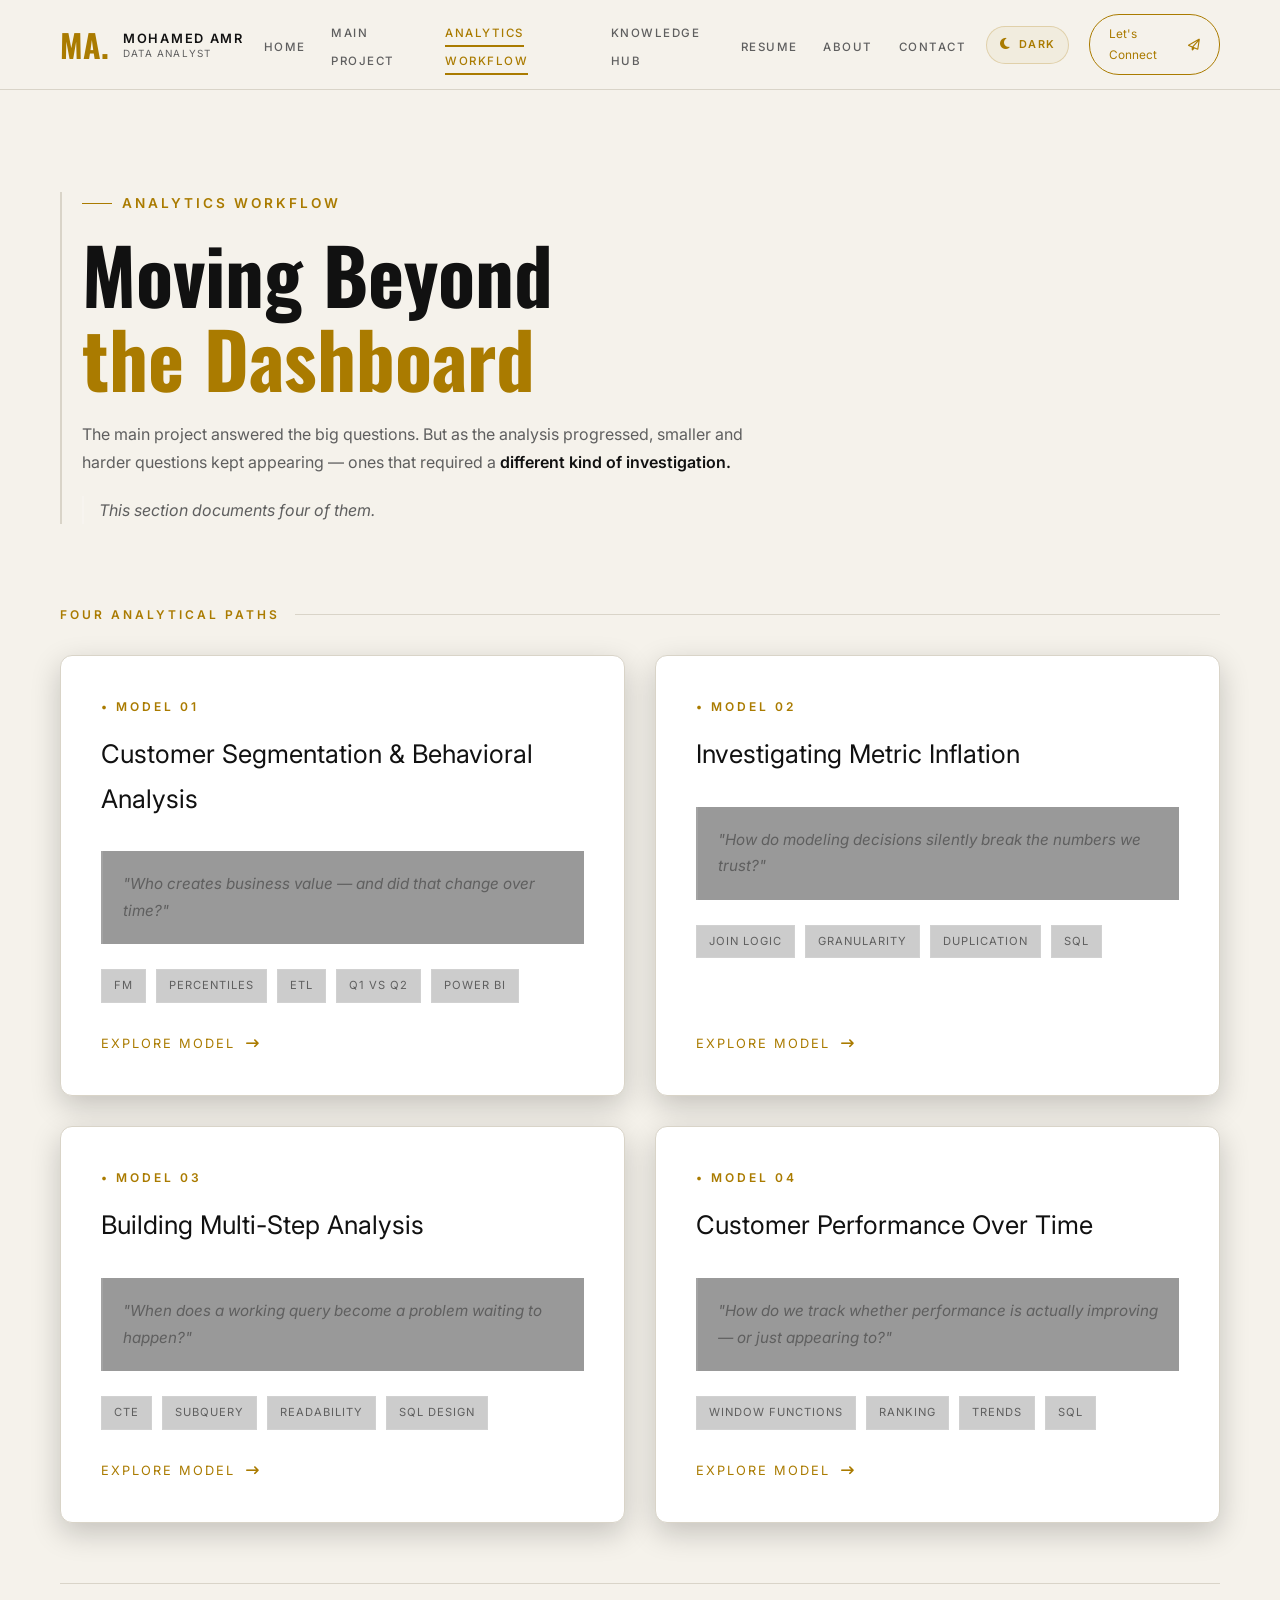
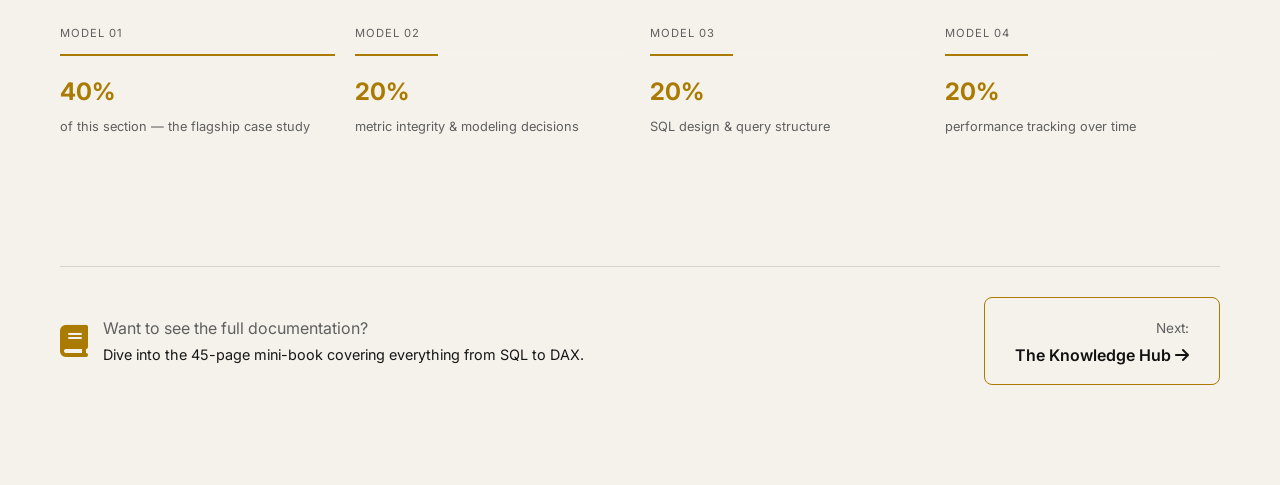
==== analytics-workflow.html @ cde6a5f3 "Add files via upload" ====
<!DOCTYPE html>

<html lang="en">
<head>
<meta charset="utf-8"/>
<meta content="width=device-width, initial-scale=1.0" name="viewport"/>
<title>Analytics Workflow - Mohamed Amr</title>
<link href="https://fonts.googleapis.com/css2?family=Oswald:wght@400;500;700&amp;family=Inter:wght@300;400;600&amp;display=swap" rel="stylesheet"/>
<link href="https://cdnjs.cloudflare.com/ajax/libs/font-awesome/6.4.0/css/all.min.css" rel="stylesheet"/>
<link href="style.css" rel="stylesheet"/>
<link rel="stylesheet" href="portfolio-global.css">
</head>
<body class="project-page">
<nav class="navbar">
<div class="nav-brand">
<span class="logo">MA.</span>
<div class="brand-text">
<span class="name">MOHAMED AMR</span>
<span class="title">DATA ANALYST</span>
</div>
</div>
<ul class="nav-links">
<li><a href="index.html">HOME</a></li>
<li><a href="main-project.html">MAIN PROJECT</a></li>
<li><a class="active" href="analytics-workflow.html">ANALYTICS WORKFLOW</a></li>
<li><a href="knowledge-hub.html">KNOWLEDGE HUB</a></li>
<li><a href="resume.html">RESUME</a></li>
<li><a href="about.html">ABOUT</a></li>
<li><a href="contact.html">CONTACT</a></li>
</ul>
<a class="btn-outline" href="contact.html">Let's Connect <i class="fa-regular fa-paper-plane"></i></a>
</nav>
<section class="project-section padding-top" style="padding-bottom: 20px;">
<div class="section-wrapper reveal">
<div style="margin-bottom: 60px; border-left: 2px solid var(--border-color); padding-left: 20px;">
<span class="eyebrow" style="display: flex; align-items: center; gap: 10px;">
<div style="width: 30px; height: 1px; background-color: var(--gold-accent);"></div> 
                    ANALYTICS WORKFLOW
                </span>
<h1 class="project-title" style="margin-top: 15px;">Moving Beyond<br/><span class="gold-text">the Dashboard</span></h1>
<p class="project-desc" style="max-width: 700px; margin-top: 20px;">The main project answered the big questions. But as the analysis progressed, smaller and harder questions kept appearing — ones that required a <strong>different kind of investigation.</strong></p>
<div style="border-left: 2px solid rgba(255,255,255,0.2); padding-left: 15px; margin-top: 20px;">
<p style="font-style: italic; color: var(--text-grey); margin: 0;">This section documents four of them.</p>
</div>
</div>
</div>
</section>
<section class="project-section" style="padding-top: 0;">
<div class="section-wrapper">
<div class="eyebrow reveal" style="margin-bottom: 30px; display: flex; align-items: center; gap: 15px; font-size: 0.75rem; color: var(--text-grey);">
                FOUR ANALYTICAL PATHS 
                <div style="flex-grow: 1; height: 1px; background-color: var(--border-color);"></div>
</div>
<div class="models-grid-2x2">
<div class="glass-card model-card reveal delay-1">
<span class="eyebrow gold-text" style="font-size: 0.75rem;">• MODEL 01</span>
<h3 style="font-size: 1.6rem; margin: 15px 0; font-family: 'Inter', sans-serif; font-weight: 400;">Customer Segmentation &amp; Behavioral Analysis</h3>
<div class="model-quote">
<p>"Who creates business value — and did that change over time?"</p>
</div>
<div class="model-tags">
<span class="tag-outline">FM</span>
<span class="tag-outline">PERCENTILES</span>
<span class="tag-outline">ETL</span>
<span class="tag-outline">Q1 VS Q2</span>
<span class="tag-outline">POWER BI</span>
</div>
<a class="explore-link" href="model-01.html">EXPLORE MODEL <i class="fa-solid fa-arrow-right-long" style="font-size: 0.8rem; margin-left: 5px;"></i></a>
</div>
<div class="glass-card model-card reveal delay-2">
<span class="eyebrow gold-text" style="font-size: 0.75rem;">• MODEL 02</span>
<h3 style="font-size: 1.6rem; margin: 15px 0; font-family: 'Inter', sans-serif; font-weight: 400;">Investigating Metric Inflation</h3>
<div class="model-quote">
<p>"How do modeling decisions silently break the numbers we trust?"</p>
</div>
<div class="model-tags">
<span class="tag-outline">JOIN LOGIC</span>
<span class="tag-outline">GRANULARITY</span>
<span class="tag-outline">DUPLICATION</span>
<span class="tag-outline">SQL</span>
</div>
<a class="explore-link" href="model-02.htm">EXPLORE MODEL <i class="fa-solid fa-arrow-right-long" style="font-size: 0.8rem; margin-left: 5px;"></i></a>
</div>
<div class="glass-card model-card reveal delay-3">
<span class="eyebrow gold-text" style="font-size: 0.75rem;">• MODEL 03</span>
<h3 style="font-size: 1.6rem; margin: 15px 0; font-family: 'Inter', sans-serif; font-weight: 400;">Building Multi-Step Analysis</h3>
<div class="model-quote">
<p>"When does a working query become a problem waiting to happen?"</p>
</div>
<div class="model-tags">
<span class="tag-outline">CTE</span>
<span class="tag-outline">SUBQUERY</span>
<span class="tag-outline">READABILITY</span>
<span class="tag-outline">SQL DESIGN</span>
</div>
<a class="explore-link" href="model-03.html">EXPLORE MODEL <i class="fa-solid fa-arrow-right-long" style="font-size: 0.8rem; margin-left: 5px;"></i></a>
</div>
<div class="glass-card model-card reveal delay-4">
<span class="eyebrow gold-text" style="font-size: 0.75rem;">• MODEL 04</span>
<h3 style="font-size: 1.6rem; margin: 15px 0; font-family: 'Inter', sans-serif; font-weight: 400;">Customer Performance Over Time</h3>
<div class="model-quote">
<p>"How do we track whether performance is actually improving — or just appearing to?"</p>
</div>
<div class="model-tags">
<span class="tag-outline">WINDOW FUNCTIONS</span>
<span class="tag-outline">RANKING</span>
<span class="tag-outline">TRENDS</span>
<span class="tag-outline">SQL</span>
</div>
<a class="explore-link" href="model-04.html">EXPLORE MODEL <i class="fa-solid fa-arrow-right-long" style="font-size: 0.8rem; margin-left: 5px;"></i></a>
</div>
</div>
<div class="workflow-stats-row reveal delay-5">
<div class="stat-block">
<span class="stat-eyebrow">MODEL 01</span>
<div class="stat-bar"><div class="fill" style="width: 100%;"></div></div>
<h4 class="gold-text">40%</h4>
<p>of this section — the flagship case study</p>
</div>
<div class="stat-block">
<span class="stat-eyebrow">MODEL 02</span>
<div class="stat-bar"><div class="fill" style="width: 30%;"></div></div>
<h4 class="gold-text">20%</h4>
<p>metric integrity &amp; modeling decisions</p>
</div>
<div class="stat-block">
<span class="stat-eyebrow">MODEL 03</span>
<div class="stat-bar"><div class="fill" style="width: 30%;"></div></div>
<h4 class="gold-text">20%</h4>
<p>SQL design &amp; query structure</p>
</div>
<div class="stat-block">
<span class="stat-eyebrow">MODEL 04</span>
<div class="stat-bar"><div class="fill" style="width: 30%;"></div></div>
<h4 class="gold-text">20%</h4>
<p>performance tracking over time</p>
</div>
</div>
</div>
</section>
<section class="project-section" style="padding-top: 0;">
<div class="section-wrapper">
<div class="final-transition-box reveal">
<div class="transition-text">
<i class="fa-solid fa-book gold-text" style="font-size: 2rem; margin-right: 15px;"></i>
<div>
<p style="margin: 0; color: var(--text-grey);">Want to see the full documentation?</p>
<p style="margin: 0; font-size: 0.9rem;">Dive into the 45-page mini-book covering everything from SQL to DAX.</p>
</div>
</div>
<a class="next-page-btn" href="knowledge-hub.html">
<span>Next:</span><br/><strong>The Knowledge Hub</strong> <i class="fa-solid fa-arrow-right"></i>
</a>
</div>
</div>
</section>
<script src="script.js"></script>

<script src="portfolio-global.js"></script>
</body>
</html>
---- style.css ----
:root {
    --bg-dark: #0a0b0e;
    --bg-alt: #0f1116;
    --gold-accent: #d4af37;
    --gold-dim: rgba(212, 175, 55, 0.2);
    --text-white: #ffffff;
    --text-grey: #a0a0a0;
    --border-color: #2a2a2a;
}

* {
    margin: 0;
    padding: 0;
    box-sizing: border-box;
}

body {
    background-color: var(--bg-dark);
    color: var(--text-white);
    font-family: 'Inter', sans-serif;
    line-height: 1.6;
    overflow-x: hidden;
}

h1,
h2,
h3,
.logo {
    font-family: 'Oswald', sans-serif;
}

.gold-text {
    color: var(--gold-accent);
}

.text-center {
    text-align: center;
}

/* --- Navigation Bar --- */
.navbar {
    position: fixed;
    top: 0;
    width: 100%;
    display: flex;
    justify-content: space-between;
    align-items: center;
    padding: clamp(15px, 2vw, 25px) clamp(30px, 5vw, 60px);
    background-color: rgba(10, 11, 14, 0.95);
    border-bottom: 1px solid var(--border-color);
    z-index: 1000;
    backdrop-filter: blur(10px);
}

.nav-brand {
    display: flex;
    align-items: center;
    gap: 15px;
}

.logo {
    color: var(--gold-accent);
    font-size: clamp(1.8rem, 3vw, 2.5rem);
    font-weight: 700;
}

.brand-text {
    display: flex;
    flex-direction: column;
    font-size: 0.75rem;
    letter-spacing: 1px;
    color: var(--text-grey);
}

.brand-text .name {
    color: var(--text-white);
    font-weight: 600;
}

.nav-links {
    display: flex;
    list-style: none;
    gap: clamp(15px, 2vw, 30px);
}

.nav-links a {
    color: var(--text-grey);
    text-decoration: none;
    font-size: 0.8rem;
    text-transform: uppercase;
    letter-spacing: 1px;
    transition: 0.3s ease;
    padding-bottom: 5px;
}

.nav-links a:hover,
.nav-links a.active {
    color: var(--gold-accent);
}

.nav-links a.active {
    border-bottom: 2px solid var(--gold-accent);
}

.floating-img {
    width: 100%;
    max-width: 380px;
    margin: 0 auto;
    display: block;
    filter: drop-shadow(0 10px 20px rgba(212, 175, 55, 0.15));
    animation: floatUpDown 4s ease-in-out infinite;
}

.btn-outline,
.btn-primary,
.btn-secondary {
    padding: 10px 24px;
    border-radius: 30px;
    text-decoration: none;
    display: inline-flex;
    align-items: center;
    gap: 8px;
    transition: 0.3s ease;
    font-size: 0.85rem;
}

.btn-outline {
    border: 1px solid var(--border-color);
    color: var(--gold-accent);
}

.btn-outline:hover {
    border-color: var(--gold-accent);
    background-color: var(--gold-dim);
}

.btn-primary {
    background-color: var(--gold-accent);
    color: #000;
    font-weight: 600;
    border-radius: 5px;
}

.btn-primary:hover {
    background-color: #e5c048;
}

.btn-secondary {
    background-color: transparent;
    border: 1px solid var(--border-color);
    color: var(--text-white);
    border-radius: 5px;
}

.btn-secondary:hover {
    border-color: var(--text-grey);
}

/* --- Project Pages General Layout --- */
.project-section {
    padding: clamp(60px, 8vw, 100px) clamp(30px, 5vw, 60px);
    display: flex;
    justify-content: center;
}

.project-section.padding-top {
    padding-top: clamp(160px, 15vw, 200px);
}

.alt-bg {
    background-color: var(--bg-alt);
    border-top: 1px solid var(--border-color);
    border-bottom: 1px solid var(--border-color);
}

.section-wrapper {
    width: 100%;
    max-width: 1200px;
}

.project-title {
    font-size: clamp(3rem, 6vw, 5.5rem);
    line-height: 1.1;
    margin: 10px 0 20px 0;
}

.project-subtitle {
    font-size: clamp(1.2rem, 2vw, 1.5rem);
    color: var(--text-white);
    margin-bottom: 20px;
    max-width: 800px;
}

.project-desc {
    color: var(--text-grey);
    max-width: 800px;
}

.bold-text {
    font-weight: 600;
    color: var(--text-white);
    margin-bottom: 15px;
    font-size: 1.1rem;
}

.eyebrow {
    color: var(--gold-accent);
    letter-spacing: 3px;
    font-size: 0.85rem;
    text-transform: uppercase;
    font-weight: 600;
}

.glass-card {
    background-color: rgba(255, 255, 255, 0.02);
    border: 1px solid rgba(212, 175, 55, 0.15);
    padding: clamp(20px, 4vw, 40px);
    border-radius: 12px;
    box-shadow: 0 10px 30px rgba(0, 0, 0, 0.2);
    transition:
        transform 0.4s cubic-bezier(0.175, 0.885, 0.32, 1.275),
        border-color 0.3s;
}

.glass-card:hover {
    transform: translateY(-5px);
    border-color: rgba(212, 175, 55, 0.6);
    box-shadow: 0 15px 40px rgba(212, 175, 55, 0.1);
}

.glass-card p {
    color: var(--text-grey);
}

.content-img {
    width: 100%;
    border-radius: 8px;
    border: 1px solid rgba(212, 175, 55, 0.3);
    margin: 15px 0;
}

.shadow-img {
    box-shadow: 0 10px 40px rgba(0, 0, 0, 0.4);
}

/* --- Project Intro Grid (Section 01) --- */
.project-intro-grid {
    display: grid;
    grid-template-columns: 1fr 1fr;
    gap: 40px;
    align-items: center;
    margin-bottom: 50px;
}

@keyframes floatUpDown {
    0% {
        transform: translateY(0px);
    }

    50% {
        transform: translateY(-15px);
    }

    100% {
        transform: translateY(0px);
    }
}

/* --- Home Page Specifics --- */
.hero-section {
    padding-top: 120px;
    min-height: 100vh;
    display: flex;
    flex-direction: column;
    position: relative;
    overflow: hidden;
}

.bg-decorations {
    position: absolute;
    top: 0;
    left: 0;
    width: 100%;
    height: 100%;
    pointer-events: none;
    z-index: 0;
}

.bg-dot-grid {
    position: absolute;
    top: 15%;
    left: 5%;
    width: 120px;
    height: 120px;
    background-image: radial-gradient(var(--gold-accent) 1.5px, transparent 1.5px);
    background-size: 25px 25px;
    opacity: 0.3;
}

.bg-column-chart {
    position: absolute;
    bottom: 25%;
    left: 3%;
    display: flex;
    align-items: flex-end;
    gap: 12px;
    height: 180px;
    opacity: 0.4;
}

.bg-column-chart .bar {
    width: 12px;
    background: linear-gradient(to top, transparent, var(--gold-accent));
    border-radius: 4px;
}

.bar-1 {
    height: 40%;
}

.bar-2 {
    height: 75%;
}

.bar-3 {
    height: 100%;
}

.bar-4 {
    height: 65%;
}

.bar-5 {
    height: 50%;
}

.bg-trend-line {
    position: absolute;
    top: 10%;
    right: -5%;
    width: 60%;
    height: 80%;
    opacity: 0.6;
}

.bg-trend-line svg {
    width: 100%;
    height: 100%;
    overflow: visible;
}

.dust {
    position: absolute;
    width: 3px;
    height: 3px;
    background-color: var(--gold-accent);
    border-radius: 50%;
    box-shadow: 0 0 8px 2px var(--gold-accent);
    opacity: 0.5;
}

.dust-1 {
    top: 40%;
    right: 25%;
}

.dust-2 {
    top: 60%;
    right: 15%;
    width: 2px;
    height: 2px;
}

.dust-3 {
    top: 30%;
    right: 10%;
}

.dust-4 {
    top: 50%;
    right: 35%;
    width: 4px;
    height: 4px;
    opacity: 0.8;
}

.hero-grid,
.bottom-quotes {
    position: relative;
    z-index: 10;
}

.hero-grid {
    display: grid;
    grid-template-columns: 1fr 1.5fr;
    gap: clamp(40px, 5vw, 80px);
    padding: 0 clamp(30px, 5vw, 60px);
    max-width: 1600px;
    margin: 0 auto;
    align-items: center;
}

.hero-image-wrapper {
    position: relative;
    width: 100%;
    display: flex;
    justify-content: center;
}

.hero-image-wrapper::before {
    content: '';
    position: absolute;
    top: 50%;
    left: 50%;
    transform: translate(-50%, -50%);
    width: 140%;
    height: 120%;
    background: radial-gradient(
        circle,
        rgba(212, 175, 55, 0.18) 0%,
        rgba(10, 11, 14, 0) 65%
    );
    z-index: -1;
    pointer-events: none;
}

.image-placeholder {
    width: 100%;
    max-width: 450px;
    aspect-ratio: 3 / 4;
    background-color: #0a0b0e;
    border-radius: 20px;
    border: 1px solid rgba(212, 175, 55, 0.4);
    box-shadow: 0 0 30px rgba(0, 0, 0, 0.5);
    position: relative;
    z-index: 2;
    animation: glowPulse 4s infinite ease-in-out;
}

.hero-content h1 {
    font-size: clamp(2.5rem, 4vw, 4.5rem);
    line-height: 1.1;
    margin: 15px 0 10px 0;
}

.hero-content h1 span {
    color: var(--gold-accent);
}

.subheadline {
    color: var(--text-white);
    font-size: clamp(1.2rem, 2vw, 1.5rem);
    font-weight: 400;
    margin-bottom: 30px;
}

.text-content p {
    color: var(--text-grey);
    font-size: 0.95rem;
    margin-bottom: 15px;
    max-width: 750px;
}

.quote-box {
    margin-top: 30px;
    padding: 20px 30px;
    border: 1px solid var(--border-color);
    border-radius: 10px;
    background-color: rgba(255, 255, 255, 0.02);
    display: flex;
    gap: 15px;
    align-items: flex-start;
    max-width: 600px;
}

.quote-mark {
    color: var(--gold-accent);
    font-size: 2.5rem;
    font-family: serif;
    line-height: 1;
}

.quote-box p {
    color: var(--gold-accent);
    font-size: 1rem;
    margin: 0;
}

.cta-group {
    display: flex;
    align-items: center;
    gap: 20px;
    margin-top: 40px;
    flex-wrap: wrap;
}

.social-links {
    display: flex;
    gap: 15px;
}

.social-links a {
    width: 45px;
    height: 45px;
    border: 1px solid var(--border-color);
    border-radius: 50%;
    display: flex;
    justify-content: center;
    align-items: center;
    color: var(--gold-accent);
    text-decoration: none;
    transition: 0.3s;
}

.social-links a:hover {
    background-color: var(--gold-dim);
    border-color: var(--gold-accent);
}

.bottom-quotes {
    display: grid;
    grid-template-columns: repeat(3, 1fr);
    gap: 30px;
    padding: 80px clamp(30px, 5vw, 60px) 60px;
    text-align: center;
    margin-top: auto;
}

.quote-item {
    display: flex;
    flex-direction: column;
    align-items: center;
    gap: 15px;
    padding: 0 20px;
}

.quote-icon {
    color: var(--gold-accent);
    font-size: 3rem;
    font-family: serif;
    line-height: 1;
}

.quote-item p {
    color: var(--text-grey);
    font-size: 1.1rem;
}

.accent-line {
    width: 40px;
    height: 2px;
    background-color: var(--gold-accent);
    margin-top: 10px;
}

/* --- Specific Project Layouts --- */
.stats-grid-4 {
    display: grid;
    grid-template-columns: repeat(auto-fit, minmax(200px, 1fr));
    gap: 20px;
    margin-top: 40px;
}

.flex-center {
    display: flex;
    align-items: center;
    gap: 15px;
}

.flex-center h3 {
    font-size: 2.5rem;
    margin: 0;
    line-height: 1;
}

.flex-center p {
    font-size: 0.9rem;
    margin: 0;
}

.split-grid {
    display: grid;
    grid-template-columns: 1fr 1.2fr;
    gap: clamp(40px, 5vw, 80px);
    align-items: start;
}

.split-left p {
    color: var(--text-grey);
    margin-bottom: 15px;
}

.system-note {
    margin-top: 30px;
    padding: 20px;
    border: 1px solid rgba(212, 175, 55, 0.4);
    background-color: rgba(212, 175, 55, 0.05);
    border-radius: 8px;
    display: flex;
    gap: 15px;
    align-items: flex-start;
}

.grid-2x2 {
    display: grid;
    grid-template-columns: 1fr 1fr;
    gap: 20px;
}

.card-header {
    display: flex;
    align-items: center;
    gap: 10px;
    margin-bottom: 15px;
    border-bottom: 1px solid var(--border-color);
    padding-bottom: 10px;
}

.card-header h3 {
    font-size: 1.8rem;
    margin: 0;
}

.card-header h4 {
    font-size: 1rem;
    color: var(--text-white);
    margin: 0;
}

/* --- Dashboard Showcase Layout (Section 05) --- */
.dashboard-grid {
    display: grid;
    grid-template-columns: 1fr 1.8fr;
    gap: 40px;
    align-items: center;
}

.dashboard-grid.reverse {
    grid-template-columns: 1.8fr 1fr;
}

.dashboard-grid.reverse .dashboard-text {
    order: 2;
}

.dashboard-grid.reverse .dashboard-image {
    order: 1;
}

.dashboard-text p {
    color: var(--text-grey);
    margin-bottom: 15px;
}

/* --- Vertical Stacked Cards (Section 03 & 06) --- */
.vertical-cards {
    display: flex;
    flex-direction: column;
    gap: 30px;
    max-width: 900px;
    margin: 0 auto;
}

.flex-row {
    display: flex;
    gap: 30px;
    align-items: stretch;
}

.card-side-panel {
    display: flex;
    flex-direction: column;
    align-items: center;
    justify-content: flex-start;
    min-width: 70px;
    gap: 10px;
}

.card-side-panel h3 {
    font-size: 3.5rem;
    line-height: 1;
    opacity: 0.9;
    margin: 0;
}

.icon-large {
    font-size: 1.8rem;
    opacity: 0.7;
    transition:
        transform 0.4s cubic-bezier(0.175, 0.885, 0.32, 1.275),
        color 0.3s;
}

.glass-card:hover .icon-large {
    transform: translateY(-8px) scale(1.15);
    opacity: 1;
    color: #fff;
}

.vertical-divider {
    width: 2px;
    background: linear-gradient(
        to bottom,
        rgba(212, 175, 55, 0.5),
        transparent
    );
    margin: 0 10px;
}

.card-content {
    flex-grow: 1;
}

.card-content h4 {
    font-size: 1.3rem;
    margin-bottom: 15px;
    letter-spacing: 1px;
}

.card-content p {
    margin-bottom: 10px;
}

.transition-card {
    background: linear-gradient(
        to right,
        rgba(212, 175, 55, 0.08),
        rgba(255, 255, 255, 0.02)
    );
    border-color: rgba(212, 175, 55, 0.4);
}

/* --- Bottom Pipeline Workflow & Footer Transition --- */
.workflow-pipeline-container {
    max-width: 1200px;
    margin: 40px auto 80px auto;
    padding: 40px;
    border: 1px solid var(--border-color);
    border-radius: 12px;
    background-color: rgba(255, 255, 255, 0.02);
}

.pipeline-track {
    display: flex;
    justify-content: space-between;
    align-items: center;
    flex-wrap: wrap;
    gap: 20px;
    margin-bottom: 60px;
}

.pipeline-step {
    display: flex;
    align-items: center;
    gap: 15px;
}

.icon-circle {
    width: 50px;
    height: 50px;
    border-radius: 50%;
    border: 1px solid var(--gold-accent);
    display: flex;
    justify-content: center;
    align-items: center;
    color: var(--gold-accent);
    font-size: 1.2rem;
    box-shadow: 0 0 15px rgba(212, 175, 55, 0.1);
    transition: transform 0.3s;
}

.pipeline-step:hover .icon-circle {
    transform: scale(1.1);
}

.pipeline-step p {
    font-size: 0.9rem;
    margin: 0;
    line-height: 1.4;
    color: var(--text-white);
}

.arrow-icon {
    color: var(--gold-accent);
    opacity: 0.5;
}

/* The Final Footer Button Box */
.final-transition-box {
    display: flex;
    justify-content: space-between;
    align-items: center;
    border-top: 1px solid var(--border-color);
    padding-top: 30px;
    margin-top: 30px;
}

.transition-text {
    display: flex;
    align-items: center;
    max-width: 600px;
}

.next-page-btn {
    background-color: transparent;
    border: 1px solid var(--gold-accent);
    color: var(--text-white);
    padding: 15px 30px;
    border-radius: 8px;
    text-decoration: none;
    text-align: right;
    transition: 0.3s;
}

.next-page-btn span {
    color: var(--text-grey);
    font-size: 0.85rem;
}

.next-page-btn:hover {
    background-color: var(--gold-dim);
    transform: translateX(5px);
}

/* --- Animations & Utilities --- */
@keyframes glowPulse {
    0% {
        box-shadow: 0 0 50px rgba(212, 175, 55, 0.05);
    }

    50% {
        box-shadow: 0 0 100px rgba(212, 175, 55, 0.15);
    }

    100% {
        box-shadow: 0 0 50px rgba(212, 175, 55, 0.05);
    }
}

.reveal {
    opacity: 0;
    transform: translateY(40px);
    transition:
        opacity 0.8s ease-out,
        transform 0.8s cubic-bezier(0.175, 0.885, 0.32, 1.275);
}

.reveal.active {
    opacity: 1;
    transform: translateY(0);
}

.delay-1 {
    transition-delay: 0.1s;
}

.delay-2 {
    transition-delay: 0.2s;
}

.delay-3 {
    transition-delay: 0.3s;
}

.delay-4 {
    transition-delay: 0.4s;
}

.delay-5 {
    transition-delay: 0.5s;
}

/* --- Responsive adjustments --- */
@media screen and (max-width: 1100px) {
    .project-intro-grid {
        grid-template-columns: 1fr;
        text-align: center;
    }

    .intro-text .project-desc {
        margin: 0 auto;
    }

    .dashboard-grid,
    .dashboard-grid.reverse {
        grid-template-columns: 1fr;
        gap: 20px;
    }

    .dashboard-grid.reverse .dashboard-text,
    .dashboard-grid.reverse .dashboard-image {
        order: unset;
    }

    .split-grid {
        grid-template-columns: 1fr;
    }

    .grid-2x2 {
        grid-template-columns: 1fr;
    }

    .pipeline-track {
        flex-direction: column;
        align-items: flex-start;
    }

    .arrow-icon {
        transform: rotate(90deg);
        margin-left: 15px;
    }

    .final-transition-box {
        flex-direction: column;
        gap: 20px;
        text-align: center;
    }

    .transition-text {
        flex-direction: column;
        text-align: center;
        margin-bottom: 20px;
    }

    .transition-text i {
        margin: 0 0 10px 0;
    }

    .next-page-btn {
        text-align: center;
        width: 100%;
    }
}

@media screen and (max-width: 800px) {
    .flex-row {
        flex-direction: column;
        gap: 15px;
    }

    .card-side-panel {
        flex-direction: row;
        min-width: auto;
        margin-bottom: 10px;
    }

    .vertical-divider {
        display: none;
    }

    .card-number h3 {
        font-size: 2.5rem;
    }
}

/* ==================================================
   --- KNOWLEDGE HUB (DIGITAL BOOK READER) STYLES ---
   ================================================== */

.book-cover {
    max-width: 320px;
    border-radius: 5px;
    border: 1px solid rgba(212, 175, 55, 0.4);
    box-shadow: -10px 10px 40px rgba(0, 0, 0, 0.6);
}

.book-layout {
    display: flex;
    gap: 40px;
    align-items: flex-start;
}

.toc-sidebar {
    width: 320px;
    position: sticky;
    top: 120px;
    flex-shrink: 0;
    padding: 30px;
}

.toc-list {
    list-style: none;
    padding: 0;
    margin: 0;
}

.toc-list li {
    margin-bottom: 12px;
}

.toc-list a {
    color: var(--text-grey);
    text-decoration: none;
    font-size: 0.95rem;
    transition: color 0.3s;
    display: block;
}

.toc-list a:hover {
    color: var(--gold-accent);
    transform: translateX(5px);
}

.book-content {
    flex-grow: 1;
    padding: clamp(30px, 5vw, 60px);
}

.book-chapter {
    margin-bottom: 40px;
}

.book-chapter h2 {
    font-size: 2.5rem;
    margin-bottom: 10px;
}

.book-chapter h3 {
    font-size: 1.5rem;
    color: var(--text-white);
    margin: 30px 0 15px 0;
}

.book-chapter p {
    margin-bottom: 20px;
    line-height: 1.8;
    color: #cccccc;
}

.book-list {
    margin: 20px 0 20px 20px;
    color: #cccccc;
    line-height: 1.8;
}

.book-list li {
    margin-bottom: 10px;
}

.chapter-divider {
    border: 0;
    height: 1px;
    background: linear-gradient(
        to right,
        transparent,
        rgba(212, 175, 55, 0.3),
        transparent
    );
    margin: 50px 0;
}

@media screen and (max-width: 1000px) {
    .book-layout {
        flex-direction: column;
    }

    .toc-sidebar {
        width: 100%;
        position: static;
        margin-bottom: 30px;
    }
}

/* ==================================================
   --- ANALYTICS WORKFLOW (2x2 GRID) STYLES ---
   ================================================== */

.models-grid-2x2 {
    display: grid;
    grid-template-columns: 1fr 1fr;
    gap: 30px;
    margin-bottom: 60px;
}

.model-card {
    background-color: rgba(15, 17, 22, 0.6);
    border: 1px solid rgba(255, 255, 255, 0.05);
    display: flex;
    flex-direction: column;
}

.model-quote {
    background-color: rgba(0, 0, 0, 0.4);
    border-left: 2px solid rgba(255, 255, 255, 0.1);
    padding: 20px;
    margin: 15px 0 25px 0;
}

.model-quote p {
    font-style: italic;
    color: var(--text-grey);
    margin: 0;
    font-size: 0.95rem;
}

.model-tags {
    display: flex;
    flex-wrap: wrap;
    gap: 10px;
    margin-bottom: 30px;
}

.tag-outline {
    border: 1px solid rgba(255, 255, 255, 0.1);
    padding: 6px 12px;
    font-size: 0.7rem;
    color: var(--text-grey);
    letter-spacing: 1px;
    background-color: rgba(0, 0, 0, 0.2);
}

.explore-link {
    margin-top: auto;
    color: var(--gold-accent);
    font-size: 0.8rem;
    letter-spacing: 2px;
    text-decoration: none;
    display: inline-block;
    transition: 0.3s;
}

.explore-link:hover {
    color: #fff;
    transform: translateX(5px);
}

.workflow-stats-row {
    display: grid;
    grid-template-columns: repeat(4, 1fr);
    gap: 20px;
    border-top: 1px solid var(--border-color);
    padding-top: 40px;
}

.stat-block .stat-eyebrow {
    font-size: 0.7rem;
    color: var(--text-grey);
    letter-spacing: 1px;
    display: block;
    margin-bottom: 10px;
}

.stat-bar {
    width: 100%;
    height: 2px;
    background-color: rgba(255, 255, 255, 0.1);
    margin-bottom: 15px;
    position: relative;
}

.stat-bar .fill {
    height: 100%;
    background-color: var(--gold-accent);
    position: absolute;
    left: 0;
    top: 0;
}

.stat-block h4 {
    font-size: 1.5rem;
    margin-bottom: 5px;
}

.stat-block p {
    font-size: 0.8rem;
    color: var(--text-grey);
    line-height: 1.4;
}

@media screen and (max-width: 900px) {
    .models-grid-2x2 {
        grid-template-columns: 1fr;
    }

    .workflow-stats-row {
        grid-template-columns: 1fr 1fr;
        gap: 30px;
    }
}

@media screen and (max-width: 500px) {
    .workflow-stats-row {
        grid-template-columns: 1fr;
    }
}

/* ==================================================
   --- SECTION 3 (ANALYTICAL BLOCK LAYOUT) STYLES ---
   ================================================== */

.section-3-header {
    display: flex;
    justify-content: space-between;
    align-items: center;
    margin-bottom: 50px;
    flex-wrap: wrap;
    gap: 30px;
}

.header-left {
    max-width: 600px;
}

.goal-box {
    display: flex;
    gap: 20px;
    align-items: flex-start;
    padding: 25px 30px;
    border-radius: 12px;
    max-width: 400px;
    background-color: rgba(255, 255, 255, 0.02);
}

.analytical-block-container {
    border: 1px solid rgba(255, 255, 255, 0.1);
    border-radius: 12px;
    padding: 40px;
    background: rgba(10, 11, 14, 0.4);
}

.analytical-grid {
    display: grid;
    grid-template-columns: 250px 1fr;
    gap: 50px;
}

.dashed-images-grid {
    display: grid;
    grid-template-columns: 1fr 1fr;
    gap: 20px;
    margin-bottom: 25px;
}

.dashed-placeholder {
    border: 1px dashed rgba(212, 175, 55, 0.5);
    border-radius: 8px;
    padding: 30px 20px;
    text-align: center;
    background: rgba(212, 175, 55, 0.02);
    display: flex;
    flex-direction: column;
    justify-content: flex-start;
    align-items: center;
}

.warning-box {
    display: flex;
    gap: 15px;
    align-items: flex-start;
    border: 1px solid rgba(255, 255, 255, 0.1);
    padding: 20px;
    border-radius: 8px;
    margin-bottom: 20px;
    background: rgba(255, 255, 255, 0.02);
}

.warning-icon {
    width: 24px;
    height: 24px;
    border-radius: 50%;
    border: 1px solid var(--gold-accent);
    display: flex;
    justify-content: center;
    align-items: center;
    color: var(--gold-accent);
    font-weight: bold;
    flex-shrink: 0;
    font-size: 0.8rem;
}

.warning-box p {
    margin: 0;
    color: var(--text-grey);
    font-size: 0.9rem;
    line-height: 1.6;
}

.conclusion-row {
    display: flex;
    gap: 15px;
    align-items: center;
}

.conclusion-row p {
    margin: 0;
    color: var(--gold-accent);
    font-weight: 600;
    font-size: 0.95rem;
}

@media screen and (max-width: 900px) {
    .section-3-header {
        flex-direction: column;
        align-items: flex-start;
    }

    .analytical-grid {
        grid-template-columns: 1fr;
        gap: 30px;
    }

    .dashed-images-grid {
        grid-template-columns: 1fr;
    }

    .analytical-block-container {
        padding: 25px;
    }
}

/* ==================================================
   --- MODEL 01 (DEEP DIVE PAGE) STYLES ---
   ================================================== */

.model-top-nav {
    padding: 120px clamp(30px, 5vw, 60px) 0;
    max-width: 1200px;
    margin: 0 auto;
    display: flex;
    justify-content: space-between;
    align-items: center;
    border-bottom: 1px solid var(--border-color);
    padding-bottom: 20px;
}

.back-link {
    color: var(--text-grey);
    text-decoration: none;
    font-size: 0.85rem;
    letter-spacing: 1px;
    display: flex;
    align-items: center;
    gap: 10px;
    transition: 0.3s;
}

.back-link:hover {
    color: var(--gold-accent);
    transform: translateX(-5px);
}

.model-section-title {
    font-size: clamp(2.5rem, 5vw, 3.5rem);
    color: var(--gold-accent);
    border-bottom: 2px solid var(--gold-accent);
    display: inline-block;
    padding-bottom: 10px;
    margin-bottom: 50px;
    line-height: 1.1;
}

.exec-summary-grid {
    display: grid;
    grid-template-columns: 1fr 1fr;
    gap: 50px;
}

.icon-text-row {
    display: flex;
    gap: 20px;
    align-items: flex-start;
    margin-bottom: 25px;
    padding-bottom: 25px;
    border-bottom: 1px solid var(--border-color);
}

.icon-box {
    width: 40px;
    height: 40px;
    border: 1px solid var(--gold-accent);
    border-radius: 8px;
    display: flex;
    justify-content: center;
    align-items: center;
    color: var(--gold-accent);
    flex-shrink: 0;
    background-color: rgba(212, 175, 55, 0.05);
}

.icon-text-row p {
    margin: 0;
    color: var(--text-grey);
    font-size: 0.95rem;
    line-height: 1.7;
}

.key-outcomes-box {
    border: 1px solid var(--border-color);
    border-radius: 12px;
    padding: 40px;
    margin-top: 60px;
    background: rgba(255, 255, 255, 0.02);
}

.outcomes-grid {
    display: grid;
    grid-template-columns: repeat(4, 1fr);
    gap: 30px;
    text-align: center;
}

.outcome-col p {
    color: var(--text-grey);
    font-size: 0.85rem;
    line-height: 1.6;
}

.icon-circle-large {
    width: 70px;
    height: 70px;
    border-radius: 50%;
    background: linear-gradient(
        135deg,
        rgba(212, 175, 55, 0.2),
        transparent
    );
    border: 1px solid var(--gold-accent);
    display: flex;
    justify-content: center;
    align-items: center;
    color: var(--gold-accent);
    font-size: 1.8rem;
    margin: 0 auto 20px auto;
}

.numbered-rows-container {
    display: flex;
    flex-direction: column;
    gap: 30px;
}

.numbered-row {
    display: flex;
    gap: 30px;
    background: rgba(255, 255, 255, 0.02);
    border: 1px solid var(--border-color);
    border-radius: 12px;
    padding: 40px;
    align-items: flex-start;
    transition: transform 0.3s, border-color 0.3s;
}

.numbered-row:hover {
    transform: translateY(-5px);
    border-color: rgba(212, 175, 55, 0.5);
}

.row-icon {
    font-size: 2.5rem;
    color: var(--gold-accent);
    opacity: 0.5;
    margin-top: 5px;
}

.row-num {
    font-size: 4rem;
    color: var(--gold-accent);
    font-weight: 700;
    line-height: 0.8;
    min-width: 80px;
    border-right: 1px solid var(--border-color);
    padding-right: 30px;
    font-family: 'Oswald', sans-serif;
}

.row-content h4 {
    font-size: 1.5rem;
    margin-bottom: 15px;
}

.row-content p {
    color: var(--text-grey);
    margin-bottom: 10px;
    line-height: 1.7;
}

.align-center {
    align-items: center;
}

@media screen and (max-width: 900px) {
    .exec-summary-grid {
        grid-template-columns: 1fr;
    }

    .exec-right {
        min-height: 300px;
    }

    .outcomes-grid {
        grid-template-columns: 1fr 1fr;
    }

    .numbered-row {
        flex-direction: column;
        gap: 20px;
        padding: 30px 20px;
    }

    .row-num {
        border-right: none;
        border-bottom: 1px solid var(--border-color);
        padding-bottom: 20px;
        padding-right: 0;
        min-width: auto;
    }

    .row-icon {
        display: none;
    }
}

@media screen and (max-width: 600px) {
    .outcomes-grid {
        grid-template-columns: 1fr;
    }

    .model-top-nav {
        flex-direction: column;
        gap: 15px;
        align-items: flex-start;
    }
}

/* ==================================================
   --- SECTION 3.2 (PERCENTILE BLOCK) STYLES ---
   ================================================== */

.percentile-split-grid {
    display: grid;
    grid-template-columns: 1.2fr 1fr;
    gap: 20px;
}

.segment-def-wrapper {
    display: flex;
    flex-direction: column;
}

.segment-def-box {
    border: 1px solid rgba(255, 255, 255, 0.1);
    border-radius: 8px;
    background: rgba(255, 255, 255, 0.02);
    padding: 0 20px;
    display: flex;
    flex-direction: column;
    height: 100%;
}

.seg-row {
    display: flex;
    justify-content: space-between;
    align-items: center;
    padding: 20px 0;
    border-bottom: 1px solid rgba(255, 255, 255, 0.05);
}

.seg-name {
    display: flex;
    align-items: center;
    color: var(--gold-accent);
}

.seg-val {
    color: var(--text-white);
    font-size: 0.9rem;
}

@media screen and (max-width: 900px) {
    .percentile-split-grid {
        grid-template-columns: 1fr;
    }
}

/* ==================================================
   --- SECTIONS 3.4 & 3.5 (FULL-WIDTH DATA TABLES) ---
   ================================================== */

.full-width-analytical-block {
    border: 1px solid rgba(255, 255, 255, 0.1);
    border-radius: 12px;
    padding: 50px;
    background: rgba(10, 11, 14, 0.4);
}

.full-width-header {
    display: flex;
    justify-content: space-between;
    align-items: center;
    border-bottom: 1px solid rgba(255, 255, 255, 0.05);
    padding-bottom: 15px;
    margin-bottom: 25px;
}

.dashed-divider {
    border: 0;
    border-top: 1px dashed rgba(255, 255, 255, 0.2);
    margin: 50px 0;
}

.table-responsive {
    width: 100%;
    overflow-x: auto;
    margin: 30px 0;
}

.model-table {
    width: 100%;
    border-collapse: collapse;
    background: rgba(255, 255, 255, 0.02);
    border: 1px solid rgba(255, 255, 255, 0.1);
    border-radius: 8px;
    overflow: hidden;
}

.model-table th,
.model-table td {
    padding: 15px 20px;
    text-align: center;
    color: var(--text-grey);
    border-bottom: 1px solid rgba(255, 255, 255, 0.05);
}

.model-table th {
    color: var(--gold-accent);
    font-weight: 600;
    font-size: 0.9rem;
    letter-spacing: 1px;
}

.model-table tr:last-child td {
    border-bottom: none;
}

.model-table tr:hover td {
    background: rgba(212, 175, 55, 0.05);
    color: var(--text-white);
}

.positive-change {
    color: #4ade80 !important;
    font-weight: 600;
}

@media screen and (max-width: 900px) {
    .full-width-analytical-block {
        padding: 30px 20px;
    }

    .model-table th,
    .model-table td {
        padding: 10px;
        font-size: 0.85rem;
    }
}

/* ==================================================
   --- SECTION 4 & 5 (SQL & TAKEAWAY) STYLES ---
   ================================================== */

.sql-timeline-sidebar {
    display: flex;
    flex-direction: column;
    padding-left: 10px;
}

.sql-step {
    border-left: 2px solid rgba(212, 175, 55, 0.3);
    padding: 0 0 30px 25px;
    position: relative;
}

.sql-step::before {
    content: '';
    position: absolute;
    left: -6px;
    top: 0;
    width: 10px;
    height: 10px;
    background-color: var(--gold-accent);
    border-radius: 50%;
    box-shadow: 0 0 10px var(--gold-accent);
}

.failure-block {
    background: rgba(255, 82, 82, 0.03);
    border-color: rgba(255, 82, 82, 0.2);
}

.failure-box {
    background: rgba(255, 255, 255, 0.02);
    border: 1px solid rgba(255, 82, 82, 0.3);
    border-radius: 8px;
    padding: 30px;
}

.failure-icon {
    width: 30px;
    height: 30px;
    border-radius: 50%;
    background-color: rgba(255, 82, 82, 0.1);
    border: 1px solid #ff5252;
    display: flex;
    justify-content: center;
    align-items: center;
    color: #ff5252;
    font-weight: bold;
    flex-shrink: 0;
}

.takeaway-block {
    background: linear-gradient(135deg, var(--gold-accent), #a67c00);
    border-radius: 12px;
    padding: 60px;
    text-align: center;
    box-shadow: 0 15px 40px rgba(212, 175, 55, 0.2);
    position: relative;
    overflow: hidden;
}

.takeaway-block::before {
    content: '\f10d';
    font-family: 'Font Awesome 6 Free';
    font-weight: 900;
    position: absolute;
    top: -20px;
    left: 20px;
    font-size: 8rem;
    color: rgba(0, 0, 0, 0.05);
    pointer-events: none;
}

.takeaway-block h3 {
    font-size: clamp(1.8rem, 3vw, 2.5rem);
    color: var(--bg-dark);
    margin: 20px auto;
    line-height: 1.4;
    max-width: 900px;
    font-family: 'Oswald', sans-serif;
}

.takeaway-block p {
    color: rgba(10, 11, 14, 0.8);
    font-size: 1.1rem;
    max-width: 700px;
    margin: 0 auto;
    line-height: 1.6;
    font-weight: 500;
}

@media screen and (max-width: 900px) {
    .sql-timeline-sidebar {
        border-bottom: 1px solid rgba(255, 255, 255, 0.1);
        padding-bottom: 20px;
        margin-bottom: 20px;
    }

    .takeaway-block {
        padding: 40px 20px;
    }
}

/* ==================================================
   --- SECTION 5 (DASHBOARD ANALYSIS) STYLES ---
   ================================================== */

.kpi-grid {
    display: grid;
    grid-template-columns: repeat(auto-fit, minmax(250px, 1fr));
    gap: 20px;
    margin: 30px 0;
}

.kpi-card {
    background: rgba(255, 255, 255, 0.03);
    border: 1px solid rgba(255, 255, 255, 0.05);
    border-top: 2px solid var(--gold-accent);
    padding: 25px 20px;
    border-radius: 4px;
}

.kpi-val {
    font-family: 'Times New Roman', Times, serif;
    font-size: 2.2rem;
    color: var(--gold-accent);
    line-height: 1;
    margin-bottom: 10px;
}

.kpi-lbl {
    font-size: 0.85rem;
    font-weight: 600;
    color: var(--text-white);
    margin-bottom: 10px;
    letter-spacing: 0.5px;
}

.kpi-sub {
    font-size: 0.85rem;
    color: var(--text-grey);
    line-height: 1.6;
    margin: 0;
}

.insight-stack {
    display: flex;
    flex-direction: column;
    gap: 15px;
    margin: 30px 0;
}

.insight-box {
    background: rgba(255, 255, 255, 0.02);
    border: 1px solid rgba(255, 255, 255, 0.05);
    padding: 25px;
    border-radius: 4px;
    display: flex;
    gap: 20px;
    align-items: flex-start;
}

.insight-icon-wrap {
    width: 40px;
    height: 40px;
    flex-shrink: 0;
    background: rgba(212, 175, 55, 0.05);
    border: 1px solid rgba(212, 175, 55, 0.3);
    display: flex;
    align-items: center;
    justify-content: center;
    border-radius: 4px;
    color: var(--gold-accent);
    font-size: 1.2rem;
}

.principle-box {
    background: rgba(10, 11, 14, 0.8);
    border: 1px solid rgba(255, 255, 255, 0.05);
    border-top: 1px solid var(--gold-accent);
    border-bottom: 1px solid var(--gold-accent);
    padding: 40px 30px;
    margin: 40px 0;
    text-align: center;
    border-radius: 4px;
}

@media screen and (max-width: 900px) {
    .insight-box {
        flex-direction: column;
        gap: 15px;
    }
}

/* ==================================================
   --- SECTION 6 (Q2 DASHBOARD) STYLES ---
   ================================================== */

.growth-change {
    font-family: 'DM Mono', monospace, 'Oswald', sans-serif;
    font-size: 0.75rem;
    letter-spacing: 1px;
    color: #4ade80;
    margin-bottom: 10px;
    display: block;
    font-weight: 600;
}

.signal-row {
    display: grid;
    grid-template-columns: repeat(4, 1fr);
    gap: 0;
    border: 1px solid rgba(255, 255, 255, 0.1);
    border-radius: 4px;
    background: rgba(10, 11, 14, 0.4);
    margin: 30px 0;
}

.signal-item {
    padding: 25px 20px;
    border-right: 1px solid rgba(255, 255, 255, 0.1);
}

.signal-item:last-child {
    border-right: none;
}

.signal-label {
    font-family: 'Oswald', sans-serif;
    font-size: 0.75rem;
    letter-spacing: 1.5px;
    text-transform: uppercase;
    color: var(--text-grey);
    margin-bottom: 10px;
}

.signal-val {
    font-size: 1.1rem;
    font-weight: 600;
    color: var(--text-white);
    margin-bottom: 5px;
}

.signal-note {
    font-size: 0.85rem;
    color: var(--text-grey);
    line-height: 1.6;
    margin: 0;
}

@media screen and (max-width: 900px) {
    .signal-row {
        grid-template-columns: repeat(2, 1fr);
    }

    .signal-item:nth-child(2) {
        border-right: none;
    }

    .signal-item:nth-child(1),
    .signal-item:nth-child(2) {
        border-bottom: 1px solid rgba(255, 255, 255, 0.1);
    }
}

/* ==================================================
   --- SECTION 8 (REFLECTION) STYLES ---
   ================================================== */

.reflection-card {
    background: rgba(255, 255, 255, 0.02);
    border: 1px solid rgba(255, 255, 255, 0.05);
    border-radius: 12px;
    padding: 40px;
    margin-bottom: 30px;
    display: flex;
    gap: 30px;
    transition: border-color 0.3s ease;
}

.reflection-card:hover {
    border-color: rgba(212, 175, 55, 0.3);
}

.reflection-number {
    font-family: 'Oswald', sans-serif;
    font-size: 4rem;
    font-weight: 300;
    color: rgba(255, 255, 255, 0.07);
    line-height: 1;
}

.reflection-content {
    flex-grow: 1;
}

.reflection-header {
    display: flex;
    align-items: center;
    gap: 15px;
    margin-bottom: 20px;
}

.reflection-icon {
    color: var(--gold-accent);
    font-size: 1.5rem;
}

.reflection-title {
    font-family: 'Times New Roman', Times, serif;
    font-size: 2rem;
    color: var(--text-white);
    font-weight: 400;
    margin: 0;
}

.reflection-text {
    color: var(--text-grey);
    font-size: 1rem;
    line-height: 1.8;
    margin-bottom: 15px;
}

.reflection-highlight {
    color: #8ecbff;
    font-weight: 500;
}

@media (max-width: 768px) {
    .reflection-card {
        flex-direction: column;
        gap: 15px;
        padding: 25px;
    }
}

/* ==================================================
   HOME PAGE — MOBILE FRIENDLY OVERRIDES
   ================================================== */

@media screen and (max-width: 900px) {
    .hero-section {
        min-height: auto;
        padding-top: 104px;
        padding-bottom: 42px;
    }

    .hero-grid {
        grid-template-columns: 1fr;
        gap: 34px;
        padding: 0 20px;
        width: 100%;
    }

    .hero-image-wrapper {
        order: 1;
        padding: 0 12px;
    }

    .hero-content {
        order: 2;
        width: 100%;
    }

    .image-placeholder {
        width: min(82vw, 390px);
        max-width: 390px;
        aspect-ratio: 4 / 5;
        margin: 0 auto;
        border-radius: 16px;
    }

    .hero-content h1 {
        font-size: clamp(2.45rem, 10vw, 4rem);
        line-height: 1.04;
        margin-top: 10px;
        word-break: normal;
    }

    .subheadline {
        font-size: clamp(1.05rem, 4.5vw, 1.35rem);
        line-height: 1.45;
        margin-bottom: 22px;
    }

    .text-content p {
        font-size: 0.93rem;
        line-height: 1.78;
        margin-bottom: 13px;
    }

    .quote-box {
        max-width: none;
        margin-top: 24px;
        padding: 18px 18px;
        gap: 10px;
        border-radius: 9px;
    }

    .quote-mark {
        font-size: 2rem;
        flex: 0 0 auto;
    }

    .quote-box p {
        font-size: 0.92rem;
        line-height: 1.6;
    }

    .cta-group {
        margin-top: 26px;
        display: grid;
        grid-template-columns: 1fr;
        gap: 12px;
        align-items: stretch;
    }

    .cta-group .btn-primary,
    .cta-group .btn-secondary {
        width: 100%;
        min-height: 48px;
        justify-content: center;
        padding: 12px 18px;
        font-size: 0.82rem;
    }

    .social-links {
        justify-content: center;
        margin-top: 2px;
    }

    .social-links a {
        width: 44px;
        height: 44px;
    }

    .bottom-quotes {
        grid-template-columns: 1fr;
        gap: 26px;
        padding: 50px 20px 22px;
        margin-top: 0;
    }

    .quote-item {
        padding: 0 10px;
        gap: 10px;
    }

    .quote-icon {
        font-size: 2.4rem;
    }

    .quote-item p {
        font-size: 0.95rem;
        line-height: 1.65;
    }

    .bg-trend-line {
        top: 16%;
        right: -28%;
        width: 110%;
        height: 48%;
        opacity: 0.28;
    }

    .bg-column-chart {
        left: 4%;
        bottom: 16%;
        height: 120px;
        gap: 8px;
        opacity: 0.18;
    }

    .bg-column-chart .bar {
        width: 8px;
    }

    .bg-dot-grid {
        top: 13%;
        left: 4%;
        width: 90px;
        height: 90px;
        opacity: 0.18;
    }
}

@media screen and (max-width: 520px) {
    .hero-section {
        padding-top: 96px;
        padding-bottom: 30px;
    }

    .hero-grid {
        gap: 28px;
        padding: 0 16px;
    }

    .hero-image-wrapper {
        padding: 0 6px;
    }

    .image-placeholder {
        width: min(86vw, 340px);
        aspect-ratio: 4 / 5;
    }

    .hero-content h1 {
        font-size: clamp(2.2rem, 11vw, 3.2rem);
    }

    .eyebrow {
        font-size: 0.68rem;
        letter-spacing: 2px;
    }

    .text-content p {
        font-size: 0.9rem;
    }

    .quote-box p {
        font-size: 0.87rem;
    }

    .bottom-quotes {
        padding-left: 16px;
        padding-right: 16px;
    }
}

@media (prefers-reduced-motion: reduce) {
    .image-placeholder,
    .floating-img {
        animation: none !important;
    }
}

/* ==================================================
   --- SECTION 04: DATA QUALITY & VALIDATION STYLES ---
   ================================================== */

.section-04-header {
    display: grid;
    grid-template-columns: 1fr 300px;
    gap: 60px;
    align-items: start;
    margin-bottom: 50px;
}

.header-left h2 {
    margin-bottom: 15px;
    line-height: 1.1;
}

.section-04-number {
    font-size: 6rem;
    color: var(--gold-accent);
    font-weight: 700;
    font-family: 'Oswald', sans-serif;
    display: block;
    line-height: 0.8;
    opacity: 0.3;
    margin-bottom: -20px;
}

.section-04-subtitle {
    color: var(--gold-accent);
    font-size: 1.1rem;
    font-weight: 600;
    margin-top: 10px;
}

.header-right {
    display: flex;
    justify-content: center;
    align-items: flex-start;
}

.section-04-icon-placeholder {
    width: 200px;
    height: 200px;
    border: 2px dashed rgba(212, 175, 55, 0.4);
    border-radius: 12px;
    display: flex;
    flex-direction: column;
    justify-content: center;
    align-items: center;
    background: rgba(212, 175, 55, 0.02);
    padding: 30px;
    text-align: center;
}

.section-04-intro {
    display: grid;
    grid-template-columns: 1fr 1fr;
    gap: 30px;
    margin-bottom: 60px;
    padding: 30px;
    background: rgba(255, 255, 255, 0.02);
    border: 1px solid rgba(255, 255, 255, 0.05);
    border-radius: 12px;
}

.section-04-intro p {
    color: var(--text-grey);
    line-height: 1.8;
    margin: 0;
}

.section-04-intro p:not(:last-child) {
    margin-bottom: 0;
}

.data-quality-grid {
    display: grid;
    grid-template-columns: 1fr;
    gap: 30px;
    margin-bottom: 60px;
}

.quality-block {
    border: 1px solid rgba(212, 175, 55, 0.3);
    border-radius: 12px;
    padding: 0;
    background: rgba(10, 11, 14, 0.4);
    overflow: hidden;
}

.quality-block-header {
    display: flex;
    align-items: flex-start;
    gap: 20px;
    padding: 30px;
    border-bottom: 1px solid rgba(212, 175, 55, 0.2);
    background: rgba(212, 175, 55, 0.03);
}

.quality-number {
    font-size: 3rem;
    color: var(--gold-accent);
    font-weight: 700;
    font-family: 'Oswald', sans-serif;
    line-height: 1;
    opacity: 0.7;
    border: 2px solid rgba(212, 175, 55, 0.5);
    width: 80px;
    height: 80px;
    display: flex;
    align-items: center;
    justify-content: center;
    border-radius: 12px;
    background: rgba(212, 175, 55, 0.08);
    flex-shrink: 0;
}

.quality-block-header h3 {
    font-size: 1.2rem;
    margin: 0 0 5px 0;
    letter-spacing: 1px;
}

.quality-subtitle {
    color: var(--text-grey);
    font-size: 0.85rem;
    margin: 0;
}

.quality-block-content {
    padding: 30px;
}

.challenge-section,
.action-section {
    margin-bottom: 25px;
}

.challenge-label,
.action-label {
    display: block;
    font-size: 0.85rem;
    font-weight: 600;
    letter-spacing: 1px;
    text-transform: uppercase;
    margin-bottom: 10px;
}

.challenge-label {
    color: #ff5252;
}

.challenge-label i {
    margin-right: 8px;
}

.action-label {
    color: #4ade80;
}

.action-label i {
    margin-right: 8px;
}

.challenge-section p,
.action-section p {
    margin: 0;
    color: var(--text-grey);
    line-height: 1.6;
}

/* BEFORE / AFTER
   Keep horizontal on mobile exactly as desktop */
.before-after-container {
    display: grid;
    grid-template-columns: minmax(0, 1fr) auto minmax(0, 1fr);
    gap: 15px;
    align-items: center;
    margin: 25px 0;
    padding: 20px;
    background: rgba(255, 255, 255, 0.02);
    border-radius: 8px;
}

.before-table,
.after-table {
    min-width: 0;
    width: 100%;
}

.table-label {
    display: block;
    font-size: 0.7rem;
    font-weight: 700;
    letter-spacing: 2px;
    text-transform: uppercase;
    margin-bottom: 10px;
    color: var(--text-grey);
}

.before-table .table-label {
    color: #ff5252;
}

.after-table .table-label {
    color: #4ade80;
}

.before-table img,
.after-table img {
    width: 100%;
    max-width: 100%;
    height: auto;
    display: block;
    border-radius: 8px;
    border: 1px solid rgba(212, 175, 55, 0.25);
    object-fit: contain;
}

.quality-table {
    width: 100%;
    border-collapse: collapse;
    font-size: 0.8rem;
}

.quality-table th,
.quality-table td {
    padding: 10px;
    text-align: center;
    border: 1px solid rgba(255, 255, 255, 0.1);
    color: var(--text-grey);
}

.quality-table th {
    background: rgba(255, 255, 255, 0.05);
    color: var(--gold-accent);
    font-weight: 600;
    font-size: 0.75rem;
    letter-spacing: 0.5px;
}

.quality-table tbody tr:hover td {
    background: rgba(212, 175, 55, 0.05);
}

.null-cell {
    color: #ff5252 !important;
    font-weight: 600;
}

.duplicate-cell {
    background: rgba(255, 82, 82, 0.1) !important;
    color: #ff5252;
    font-weight: 600;
}

.cancelled-cell {
    color: #ff5252;
    font-weight: 600;
}

.arrow-icon-large {
    display: flex;
    justify-content: center;
    align-items: center;
    color: var(--gold-accent);
    font-size: 1.8rem;
    flex-shrink: 0;
}

.result-section {
    display: flex;
    align-items: center;
    gap: 12px;
    padding: 15px;
    background: rgba(74, 222, 128, 0.08);
    border-left: 3px solid #4ade80;
    border-radius: 4px;
    margin-top: 20px;
}

.result-section i {
    font-size: 1.2rem;
    flex-shrink: 0;
}

.result-section p {
    margin: 0;
    color: var(--text-grey);
    font-size: 0.9rem;
    line-height: 1.5;
}

.result-section strong {
    color: #4ade80;
}

.validated-dataset-section {
    background: rgba(10, 11, 14, 0.4);
    border: 1px solid rgba(255, 255, 255, 0.1);
    padding: 40px;
    border-radius: 12px;
}

.validated-header {
    display: flex;
    align-items: center;
    gap: 15px;
    margin-bottom: 30px;
    padding-bottom: 20px;
    border-bottom: 1px solid rgba(255, 255, 255, 0.1);
}

.validated-header h3 {
    margin: 0;
    font-size: 1.1rem;
    letter-spacing: 1px;
}

.validated-table {
    width: 100%;
    border-collapse: collapse;
    background: rgba(255, 255, 255, 0.02);
    border: 1px solid rgba(255, 255, 255, 0.1);
    border-radius: 8px;
    font-size: 0.85rem;
}

.validated-table th,
.validated-table td {
    padding: 12px 15px;
    text-align: center;
    border-bottom: 1px solid rgba(255, 255, 255, 0.05);
    color: var(--text-grey);
}

.validated-table th {
    background: rgba(212, 175, 55, 0.08);
    color: var(--gold-accent);
    font-weight: 600;
    font-size: 0.75rem;
    letter-spacing: 0.5px;
}

.validated-table tbody tr:hover td {
    background: rgba(212, 175, 55, 0.05);
    color: var(--text-white);
}

.validated-table tr:last-child td {
    border-bottom: none;
}

.validated-footer {
    display: flex;
    align-items: center;
    gap: 20px;
    padding: 25px;
    background: rgba(212, 175, 55, 0.08);
    border: 1px solid rgba(212, 175, 55, 0.2);
    border-radius: 8px;
    margin-top: 30px;
}

.validated-footer p {
    margin: 0;
    color: var(--text-grey);
    line-height: 1.6;
}

.validated-footer p:first-child {
    font-weight: 600;
    color: var(--text-white);
}

.table-placeholder {
    width: 100%;
    min-height: 300px;
    display: flex;
    flex-direction: column;
    justify-content: center;
    align-items: center;
    gap: 15px;
    border: 2px dashed rgba(212, 175, 55, 0.4);
    border-radius: 8px;
    background: rgba(212, 175, 55, 0.02);
    padding: 30px;
    text-align: center;
}

.table-placeholder i {
    font-size: 2.5rem;
    color: rgba(212, 175, 55, 0.5);
}

.table-placeholder p {
    color: var(--text-grey);
    margin: 0;
    font-size: 0.9rem;
}

.validated-dataset-placeholder {
    width: 100%;
    margin: 20px 0;
}

.validated-dataset-placeholder img {
    width: 100%;
    max-width: 100%;
    height: auto;
    display: block;
    border-radius: 8px;
    border: 1px solid rgba(212, 175, 55, 0.25);
    object-fit: contain;
}

.placeholder-image {
    width: 100%;
    min-height: 500px;
    display: flex;
    flex-direction: column;
    justify-content: center;
    align-items: center;
    gap: 15px;
    border: 2px dashed rgba(212, 175, 55, 0.4);
    border-radius: 8px;
    background: rgba(212, 175, 55, 0.02);
    padding: 50px 20px;
    text-align: center;
}

.placeholder-image i {
    font-size: 4rem;
    color: rgba(212, 175, 55, 0.5);
}

.placeholder-image p {
    color: var(--text-grey);
    margin: 0;
    font-size: 1rem;
    font-weight: 500;
}

.placeholder-image small {
    color: rgba(212, 175, 55, 0.6);
    font-size: 0.85rem;
    display: block;
    margin-top: 10px;
}

@media screen and (max-width: 1100px) {
    .section-04-header {
        grid-template-columns: 1fr;
        gap: 40px;
    }

    .section-04-intro {
        grid-template-columns: 1fr;
        gap: 20px;
    }

    .data-quality-grid {
        grid-template-columns: 1fr;
    }

    /* IMPORTANT:
       before-after-container intentionally stays horizontal
       on tablet/mobile */
    .before-after-container {
        grid-template-columns: minmax(0, 1fr) auto minmax(0, 1fr);
        gap: 12px;
    }

    .arrow-icon-large {
        transform: none;
        margin: 0;
    }

    .quality-block-header {
        flex-direction: column;
        align-items: flex-start;
    }

    .quality-number {
        width: 60px;
        height: 60px;
        font-size: 2.5rem;
    }
}

@media screen and (max-width: 700px) {
    .section-04-number {
        font-size: 4rem;
        margin-bottom: -15px;
    }

    .section-04-icon-placeholder {
        width: 150px;
        height: 150px;
        padding: 20px;
    }

    .section-04-icon-placeholder i {
        font-size: 2rem !important;
    }

    .quality-block-content {
        padding: 20px;
    }

    .quality-block-header {
        padding: 20px;
    }

    .validated-dataset-section {
        padding: 20px;
    }

    .validated-table {
        font-size: 0.75rem;
    }

    .validated-table th,
    .validated-table td {
        padding: 8px 10px;
    }

    .validated-footer {
        flex-direction: column;
        text-align: center;
    }

    .table-responsive {
        overflow-x: auto;
    }

    /* Keep BEFORE / AFTER side by side */
    .before-after-container {
        grid-template-columns: minmax(0, 1fr) auto minmax(0, 1fr);
        gap: 8px;
        padding: 12px;
    }

    .arrow-icon-large {
        font-size: 1.3rem;
    }

    .table-label {
        font-size: 0.62rem;
        letter-spacing: 1.5px;
    }

    .before-table img,
    .after-table img {
        width: 100%;
        max-width: 100%;
        height: auto;
    }
}
---- portfolio-global.css ----
:root{
  color-scheme: dark;

  --bg-dark:#0a0b0e;
  --bg-alt:#0f1116;
  --bg-card:#111318;
  --bg-deep:#0d0f13;

  --gold-accent:#d4af37;
  --gold-dim:rgba(212,175,55,.12);
  --gold-line:rgba(212,175,55,.24);
  --gold-soft:rgba(212,175,55,.05);

  --text-white:#ffffff;
  --text:#f0f0f0;
  --text-grey:#a0a0a0;
  --text-muted:#777777;

  --border-color:#2a2a2a;

  --success:#78cd91;
  --success-bg:rgba(120,205,145,.08);
  --success-border:rgba(120,205,145,.22);

  --danger:#e19b9b;
  --danger-bg:rgba(170,70,70,.10);
  --danger-border:rgba(210,110,110,.22);

  --warning:#d4af37;
  --warning-bg:rgba(212,175,55,.045);

  --nav-bg:rgba(10,11,14,.95);

  --shadow:rgba(0,0,0,.24);
  --gold-shadow:rgba(212,175,55,.08);

  --font-heading:'Oswald',sans-serif;
  --font-body:'Inter',sans-serif;
}

/* =========================================================
   LIGHT THEME
   ========================================================= */

html[data-theme="light"]{
  color-scheme:light;

  --bg-dark:#f5f2eb;
  --bg-alt:#eeeae1;
  --bg-card:#ffffff;
  --bg-deep:#f0ede5;

  --gold-accent:#aa7b00;
  --gold-dim:rgba(170,123,0,.10);
  --gold-line:rgba(170,123,0,.24);
  --gold-soft:rgba(170,123,0,.055);

  --text-white:#111111;
  --text:#171717;
  --text-grey:#5f5f5f;
  --text-muted:#7d7d7d;

  --border-color:#d9d4c8;

  --success:#397b4e;
  --success-bg:rgba(57,123,78,.07);
  --success-border:rgba(57,123,78,.22);

  --danger:#a84f4f;
  --danger-bg:rgba(168,79,79,.07);
  --danger-border:rgba(168,79,79,.20);

  --warning:#9a7200;
  --warning-bg:rgba(170,123,0,.055);

  --nav-bg:rgba(245,242,235,.94);

  --shadow:rgba(20,20,20,.10);
  --gold-shadow:rgba(170,123,0,.07);
}

/* =========================================================
   GLOBAL RESET
   ========================================================= */

*,
*::before,
*::after{
  box-sizing:border-box;
}

html{
  scroll-behavior:smooth;
}

body{
  margin:0;
  min-height:100vh;
  background:var(--bg-dark);
  color:var(--text);
  font-family:var(--font-body);
  line-height:1.75;
  overflow-x:hidden;
  transition:
    background-color .35s ease,
    color .35s ease;
}

img,
svg{
  max-width:100%;
}

button,
input,
textarea,
select{
  font:inherit;
}

a{
  color:inherit;
}

strong{
  color:var(--text-white);
  font-weight:600;
}

/* =========================================================
   GLOBAL NAVBAR
   ========================================================= */

.navbar,
nav{
  position:fixed;
  top:0;
  left:0;
  right:0;
  z-index:1000;

  display:flex;
  align-items:center;
  justify-content:space-between;
  gap:20px;

  min-height:64px;
  padding:14px clamp(20px,5vw,60px);

  background:var(--nav-bg);
  border-bottom:1px solid var(--border-color);

  backdrop-filter:blur(12px);
  -webkit-backdrop-filter:blur(12px);

  transition:
    background-color .35s ease,
    border-color .35s ease,
    color .35s ease;
}

.nav-brand{
  display:flex;
  align-items:center;
  gap:14px;
  flex-shrink:0;
}

.logo{
  color:var(--gold-accent);
  font-family:var(--font-heading);
  font-size:2rem;
  font-weight:700;
  line-height:1;
}

.brand-text{
  display:flex;
  flex-direction:column;
  line-height:1.25;
}

.brand-text .name{
  color:var(--text-white);
  font-size:.8rem;
  font-weight:600;
  letter-spacing:1.7px;
}

.brand-text .title{
  color:var(--text-grey);
  font-size:.62rem;
  letter-spacing:1.2px;
}

.nav-logo{
  color:var(--gold-accent);
  font-family:var(--font-heading);
  font-size:1rem;
  font-weight:500;
  letter-spacing:.08em;
}

.nav-links{
  display:flex;
  align-items:center;
  justify-content:center;
  gap:clamp(14px,2vw,30px);
  list-style:none;
  margin:0;
  padding:0;
}

.nav-links a{
  color:var(--text-grey);
  font-size:.72rem;
  font-weight:500;
  letter-spacing:1.5px;
  text-transform:uppercase;
  text-decoration:none;
  transition:color .25s ease;
}

.nav-links a:hover,
.nav-links a.active{
  color:var(--gold-accent);
}

.btn-outline{
  display:inline-flex;
  align-items:center;
  justify-content:center;
  gap:8px;

  padding:9px 19px;
  border:1px solid var(--gold-accent);
  border-radius:30px;

  background:transparent;
  color:var(--gold-accent);
  text-decoration:none;

  font-size:.74rem;
  transition:
    background-color .25s ease,
    color .25s ease,
    border-color .25s ease;
}

.btn-outline:hover{
  background:var(--gold-dim);
}

/* =========================================================
   AUTOMATIC THEME TOGGLE
   Injected by portfolio-theme.js
   ========================================================= */

.portfolio-theme-toggle{
  display:inline-flex;
  align-items:center;
  justify-content:center;
  gap:8px;

  min-height:38px;
  padding:8px 13px;

  border:1px solid var(--gold-line);
  border-radius:999px;

  background:var(--gold-soft);
  color:var(--gold-accent);

  cursor:pointer;
  user-select:none;

  font-family:var(--font-body);
  font-size:.68rem;
  font-weight:600;
  letter-spacing:1.2px;
  text-transform:uppercase;

  transition:
    transform .2s ease,
    background-color .25s ease,
    border-color .25s ease,
    color .25s ease;
}

.portfolio-theme-toggle:hover{
  transform:translateY(-1px);
  background:var(--gold-dim);
  border-color:var(--gold-accent);
}

.portfolio-theme-toggle:active{
  transform:translateY(0);
}

.portfolio-theme-toggle:focus-visible{
  outline:2px solid var(--gold-accent);
  outline-offset:3px;
}

.portfolio-theme-icon{
  font-size:.8rem;
}

/* =========================================================
   GLOBAL BACKGROUND
   Works for Model 01, 02, 03, 04, Main Project, etc.
   ========================================================= */

.bg-layer{
  position:fixed;
  inset:0;
  z-index:-1;
  pointer-events:none;
  overflow:hidden;
  background:var(--bg-dark);
  transition:background-color .35s ease;
}

.bg-grid{
  position:absolute;
  inset:-10%;
  background-image:
    linear-gradient(rgba(212,175,55,.028) 1px,transparent 1px),
    linear-gradient(90deg,rgba(212,175,55,.028) 1px,transparent 1px);
  background-size:56px 56px;

  mask-image:radial-gradient(
    ellipse 85% 85% at 50% 50%,
    black 18%,
    transparent 90%
  );

  -webkit-mask-image:radial-gradient(
    ellipse 85% 85% at 50% 50%,
    black 18%,
    transparent 90%
  );
}

html[data-theme="light"] .bg-grid{
  background-image:
    linear-gradient(rgba(170,123,0,.045) 1px,transparent 1px),
    linear-gradient(90deg,rgba(170,123,0,.045) 1px,transparent 1px);
}

.bg-glow-tl,
.bg-glow-br{
  position:absolute;
  border-radius:50%;
  pointer-events:none;
}

.bg-glow-tl{
  width:500px;
  height:500px;
  top:-160px;
  left:-160px;
  background:radial-gradient(
    circle,
    rgba(212,175,55,.065) 0%,
    transparent 70%
  );
  filter:blur(80px);
}

.bg-glow-br{
  width:600px;
  height:600px;
  bottom:-200px;
  right:-180px;
  background:radial-gradient(
    circle,
    rgba(90,135,180,.035) 0%,
    transparent 70%
  );
  filter:blur(90px);
}

html[data-theme="light"] .bg-glow-tl{
  background:radial-gradient(
    circle,
    rgba(170,123,0,.08) 0%,
    transparent 70%
  );
}

html[data-theme="light"] .bg-glow-br{
  background:radial-gradient(
    circle,
    rgba(120,130,150,.035) 0%,
    transparent 70%
  );
}

.bg-ring{
  position:absolute;
  border-radius:50%;
  border:1px solid var(--gold-line);
  opacity:.18;
}

.bg-ring-1{
  width:680px;
  height:680px;
  top:-180px;
  right:-180px;
}

.bg-ring-2{
  width:480px;
  height:480px;
  bottom:-100px;
  left:-140px;
}

.bg-venn{
  opacity:.035;
}

.bg-evidence{
  color:var(--gold-accent);
}

.bg-journey{
  background:linear-gradient(
    to bottom,
    transparent,
    var(--gold-line) 20%,
    var(--gold-line) 80%,
    transparent
  );
  opacity:.18;
}

/* =========================================================
   GLOBAL SECTIONS / WRAPPERS
   ========================================================= */

.project-page,
.model-page,
.model01-page,
.model02-page,
.model03-page,
.model04-page{
  background:var(--bg-dark);
  color:var(--text);
}

.project-section,
.model-section,
section{
  color:var(--text);
  transition:
    background-color .35s ease,
    color .35s ease,
    border-color .35s ease;
}

.section-wrapper,
.wrap{
  position:relative;
  z-index:1;
}

/* =========================================================
   SHARED CARDS
   ========================================================= */

.glass-card,
.model-card,
.reflection-card,
.kpi-card,
.why-card,
.ev-card,
.m4s3-card,
.m4s4-option,
.option-selector,
.verdict,
.summary,
.final,
.closing,
.transition-block{
  background:var(--bg-card);
  border-color:var(--border-color);
  transition:
    background-color .35s ease,
    border-color .35s ease,
    color .35s ease,
    box-shadow .35s ease;
}

.glass-card:hover,
.model-card:hover,
.reflection-card:hover{
  border-color:var(--gold-line);
}

/* =========================================================
   SHARED GOLD TEXT / EYEBROWS
   ========================================================= */

.gold-text{
  color:var(--gold-accent)!important;
}

.eyebrow{
  color:var(--gold-accent);
}

.eyebrow::before{
  background:var(--gold-accent);
}

/* =========================================================
   SHARED TYPOGRAPHY
   ========================================================= */

.project-title,
.hero-title,
.hero-opening,
.hero-sub,
.approach-sep-title,
.verdict-headline,
.final-quote,
.final-principle .fp-quote,
.closing-main,
.m4s3-title,
.m4s4-title{
  transition:color .35s ease;
}

.project-title,
.hero-title{
  color:var(--text-white);
}

.project-subtitle,
.project-desc,
.bold-text,
.txt,
.hero-sub,
.hero-opening{
  color:var(--text-grey);
}

.project-title em,
.hero-title em,
.gold{
  color:var(--gold-accent);
}

/* =========================================================
   SHARED TABLES / PLACEHOLDERS / DIVIDERS
   ========================================================= */

.div,
.full-width-header,
.dashed-divider{
  border-color:var(--border-color);
  background-color:var(--border-color);
}

.dashed-placeholder{
  background:var(--bg-deep);
  border-color:var(--border-color);
}

.dashed-placeholder h4{
  color:var(--gold-accent);
}

/* =========================================================
   MODEL 01 — LEGACY BLUE / WHITE OVERRIDES
   ========================================================= */

.model01-page,
.model01-page body{
  background:var(--bg-dark)!important;
  color:var(--text)!important;
}

.model01-page [style*="#ffffff"],
.model01-page [style*="#FFFFFF"],
.model01-page [style*="white"]{
  color:var(--text-white)!important;
}

.model01-page [style*="#8da9c4"],
.model01-page [style*="#a0c4de"],
.model01-page [style*="#8da9"]{
  color:var(--text-grey)!important;
}

.model01-page [style*="#5ba4e5"]{
  background-color:var(--gold-accent)!important;
}

.model01-page .reflection-highlight{
  color:var(--gold-accent)!important;
}

/* =========================================================
   MODEL 02 — LEGACY BLUE / GOLD OVERRIDES
   ========================================================= */

.model02-page{
  background:var(--bg-dark)!important;
  color:var(--text)!important;
}

.model02-page .gold{
  color:var(--gold-accent)!important;
}

.model02-page [style*="#ffffff"],
.model02-page [style*="#FFFFFF"]{
  color:var(--text-white)!important;
}

.model02-page [style*="#a0aec0"]{
  color:var(--text-grey)!important;
}

.model02-page [style*="#071324"],
.model02-page [style*="#09182d"],
.model02-page [style*="#020914"]{
  background-color:var(--bg-card)!important;
}

.model02-page [style*="#1a2a42"]{
  border-color:var(--border-color)!important;
}

/* =========================================================
   MODEL 04 — ALL SECTIONS
   ========================================================= */

/* Base palette for Model 04 selectors that may still carry
   their own local variables. */

.model04-page{
  background:var(--bg-dark)!important;
  color:var(--text)!important;
}

.model04-page .navbar,
.model04-page nav{
  background:var(--nav-bg)!important;
  border-color:var(--border-color)!important;
}

.model04-page .nav-links a{
  color:var(--text-grey)!important;
}

.model04-page .nav-links a:hover,
.model04-page .nav-links a.active{
  color:var(--gold-accent)!important;
}

.model04-page .btn-outline{
  border-color:var(--gold-accent)!important;
  color:var(--gold-accent)!important;
}

.model04-page .btn-outline:hover{
  background:var(--gold-dim)!important;
}

/* Section 02 */
.model04-section-two{
  background:
    radial-gradient(circle at 100% 10%,rgba(212,175,55,.035),transparent 34%),
    radial-gradient(circle at 0% 90%,rgba(212,175,55,.025),transparent 30%),
    linear-gradient(180deg,var(--bg-card),var(--bg-dark))!important;
  border-top-color:var(--gold-line)!important;
}

.model04-section-two .scenario,
.model04-section-two .option-q,
.model04-section-two .reasonable,
.model04-section-two .role-shift,
.model04-section-two .evidence-stmt,
.model04-section-two .transition-note{
  background:var(--bg-card)!important;
  border-color:var(--border-color)!important;
}

.model04-section-two .scenario-budget,
.model04-section-two .rs-step,
.model04-section-two .pillar{
  background:var(--bg-deep)!important;
  border-color:var(--border-color)!important;
}

.model04-section-two .scenario-headline,
.model04-section-two .option-q,
.model04-section-two .r-lbl,
.model04-section-two .rs-step-txt,
.model04-section-two .pillar-name{
  color:var(--text-white)!important;
}

.model04-section-two .scenario-budget-val,
.model04-section-two .scenario-lbl,
.model04-section-two .rs-lbl,
.model04-section-two .evidence-stmt-lbl{
  color:var(--gold-accent)!important;
}

/* Section 03 */
.model04-page .m4s3,
.model04-page .m4s3-summary,
.model04-page .m4s3-card,
.model04-page .m4s3-focus,
.model04-page .m4s3-warning,
.model04-page .m4s3-bridge{
  color:var(--text)!important;
}

/* Section 04 */
.model04-page .m4s4,
.model04-page .m4s4-option,
.model04-page .m4s4-principles,
.model04-page .m4s4-closing{
  color:var(--text)!important;
}

/* Section 05 */
.model04-page .model04-s5{
  color:var(--text)!important;
}

.model04-page .model04-s5 .option-selector,
.model04-page .model04-s5 .verdict,
.model04-page .model04-s5 .vp,
.model04-page .model04-s5 .verdict-caveat,
.model04-page .model04-s5 .transition-block{
  background:var(--bg-card)!important;
  border-color:var(--border-color)!important;
}

.model04-page .model04-s5 .os-row.selected{
  background:var(--gold-soft)!important;
}

.model04-page .model04-s5 .os-approach,
.model04-page .model04-s5 .verdict-headline,
.model04-page .model04-s5 .fp-quote{
  color:var(--text-white)!important;
}

.model04-page .model04-s5 .os-context,
.model04-page .model04-s5 .txt,
.model04-page .model04-s5 .verdict-reasoning,
.model04-page .model04-s5 .verdict-caveat{
  color:var(--text-grey)!important;
}

/* Section 06 */
.model04-page .model04-s6{
  color:var(--text)!important;
}

.model04-page .model04-s6 .journey,
.model04-page .model04-s6 .tools-reframe,
.model04-page .model04-s6 .analyst-role,
.model04-page .model04-s6 .change-stay,
.model04-page .model04-s6 .final{
  background:var(--bg-card)!important;
  border-color:var(--border-color)!important;
}

.model04-page .model04-s6 .journey{
  background:var(--bg-deep)!important;
}

.model04-page .model04-s6 .journey::before{
  background:linear-gradient(90deg,var(--gold-accent),transparent)!important;
}

.model04-page .model04-s6 .js-title,
.model04-page .model04-s6 .tr-name,
.model04-page .model04-s6 .final-quote{
  color:var(--text-white)!important;
}

.model04-page .model04-s6 .js-desc,
.model04-page .model04-s6 .tr-sub,
.model04-page .model04-s6 .ar-txt,
.model04-page .model04-s6 .final-txt{
  color:var(--text-grey)!important;
}

.model04-page .model04-s6 .s6-eyebrow,
.model04-page .model04-s6 .js-model,
.model04-page .model04-s6 .tr-lbl,
.model04-page .model04-s6 .ar-lbl,
.model04-page .model04-s6 .final-lbl{
  color:var(--gold-accent)!important;
}

/* =========================================================
   REMOVE STRAY WHITE TEXT IN LIGHT MODE
   ========================================================= */

html[data-theme="light"] .project-page [style*="color: #fff"],
html[data-theme="light"] .project-page [style*="color:#fff"],
html[data-theme="light"] .project-page [style*="color: white"],
html[data-theme="light"] .project-page [style*="color:white"],
html[data-theme="light"] .model-page [style*="color: #fff"],
html[data-theme="light"] .model-page [style*="color:#fff"],
html[data-theme="light"] .model-page [style*="color: white"],
html[data-theme="light"] .model-page [style*="color:white"]{
  color:var(--text-white)!important;
}

/* =========================================================
   SHARED MOTION
   ========================================================= */

.fu{
  opacity:0;
  transform:translateY(28px);
  transition:
    opacity .8s cubic-bezier(.25,.8,.25,1),
    transform .8s cubic-bezier(.25,.8,.25,1);
}

.fu.on{
  opacity:1;
  transform:translateY(0);
}

/* =========================================================
   MOBILE
   ========================================================= */

@media(max-width:900px){
  .navbar,
  nav{
    gap:14px;
  }

  .nav-links{
    gap:12px;
  }

  .nav-links a{
    font-size:.64rem;
  }
}

@media(max-width:700px){
  .navbar,
  nav{
    padding:12px 18px;
  }

  .nav-links{
    display:none;
  }

  .brand-text{
    display:none;
  }

  .portfolio-theme-toggle{
    min-height:36px;
    padding:7px 11px;
  }
}

@media(prefers-reduced-motion:reduce){
  html{
    scroll-behavior:auto;
  }

  *,
  *::before,
  *::after{
    animation:none!important;
    transition:none!important;
  }
}


/* =========================================================
   LIGHT MODE — WHITE TEXT => BLACK
   Keep GOLD only for accents / highlights.
   ========================================================= */

html[data-theme="light"] body,
html[data-theme="light"] .project-page,
html[data-theme="light"] .model-page,
html[data-theme="light"] .model01-page,
html[data-theme="light"] .model02-page,
html[data-theme="light"] .model03-page,
html[data-theme="light"] .model04-page{
  color:#111111!important;
}

/* Main headings / titles */
html[data-theme="light"] h1,
html[data-theme="light"] h2,
html[data-theme="light"] h3,
html[data-theme="light"] h4,
html[data-theme="light"] h5,
html[data-theme="light"] h6,
html[data-theme="light"] .project-title,
html[data-theme="light"] .hero-title,
html[data-theme="light"] .hero-sub,
html[data-theme="light"] .hero-opening,
html[data-theme="light"] .project-subtitle,
html[data-theme="light"] .bold-text,
html[data-theme="light"] .card-header h4,
html[data-theme="light"] .signal-val,
html[data-theme="light"] .kpi-lbl,
html[data-theme="light"] .reflection-title,
html[data-theme="light"] .model-section-title{
  color:#111111!important;
}

/* Existing utility class that previously forces white */
html[data-theme="light"] .text-white,
html[data-theme="light"] .text-light,
html[data-theme="light"] .text-white *,
html[data-theme="light"] .text-light *{
  color:#111111!important;
}

/* Model / card content */
html[data-theme="light"] .glass-card,
html[data-theme="light"] .model-card,
html[data-theme="light"] .reflection-card,
html[data-theme="light"] .kpi-card,
html[data-theme="light"] .why-card,
html[data-theme="light"] .ev-card,
html[data-theme="light"] .m4s3-card,
html[data-theme="light"] .m4s3-summary,
html[data-theme="light"] .m4s4-option,
html[data-theme="light"] .m4s4-closing,
html[data-theme="light"] .m4s4-principles,
html[data-theme="light"] .option-selector,
html[data-theme="light"] .verdict,
html[data-theme="light"] .vp,
html[data-theme="light"] .final,
html[data-theme="light"] .analyst-role,
html[data-theme="light"] .tools-reframe,
html[data-theme="light"] .journey{
  color:#111111!important;
}

/* Model 04 headings and strong copy */
html[data-theme="light"] .model04-page .m4s3-card-title,
html[data-theme="light"] .model04-page .m4s3-summary-title,
html[data-theme="light"] .model04-page .m4s4-title-small,
html[data-theme="light"] .model04-page .m4s4-principle-title,
html[data-theme="light"] .model04-page .model04-s5 .verdict-headline,
html[data-theme="light"] .model04-page .model04-s5 .fp-quote,
html[data-theme="light"] .model04-page .model04-s6 .hero-title,
html[data-theme="light"] .model04-page .model04-s6 .js-title,
html[data-theme="light"] .model04-page .model04-s6 .tr-name,
html[data-theme="light"] .model04-page .model04-s6 .final-quote,
html[data-theme="light"] .model04-page .model04-s6 .ar-txt strong,
html[data-theme="light"] .model04-page .model04-s6 .final-txt strong{
  color:#111111!important;
}

/* Model 04 generic white text */
html[data-theme="light"] .model04-page [style*="color:#fff"],
html[data-theme="light"] .model04-page [style*="color: #fff"],
html[data-theme="light"] .model04-page [style*="color:#ffffff"],
html[data-theme="light"] .model04-page [style*="color: #ffffff"],
html[data-theme="light"] .model04-page [style*="color:white"],
html[data-theme="light"] .model04-page [style*="color: white"],
html[data-theme="light"] .model04-page [style*="color:rgb(255,255,255)"],
html[data-theme="light"] .model04-page [style*="color: rgb(255, 255, 255)"]{
  color:#111111!important;
}

/* Generic hard-coded white text inside portfolio pages.
   Gold-accent utility stays gold because it is semantic branding. */
html[data-theme="light"] .project-page p[style*="white"],
html[data-theme="light"] .project-page p[style*="#fff"],
html[data-theme="light"] .project-page p[style*="#ffffff"],
html[data-theme="light"] .project-page span[style*="white"],
html[data-theme="light"] .project-page span[style*="#fff"],
html[data-theme="light"] .project-page span[style*="#ffffff"],
html[data-theme="light"] .project-page h3[style*="white"],
html[data-theme="light"] .project-page h3[style*="#fff"],
html[data-theme="light"] .project-page h3[style*="#ffffff"],
html[data-theme="light"] .project-page h4[style*="white"],
html[data-theme="light"] .project-page h4[style*="#fff"],
html[data-theme="light"] .project-page h4[style*="#ffffff"]{
  color:#111111!important;
}

/* Tables / lists */
html[data-theme="light"] .model-table td,
html[data-theme="light"] .model-table p,
html[data-theme="light"] .book-chapter p,
html[data-theme="light"] .book-list,
html[data-theme="light"] .book-list li,
html[data-theme="light"] .signal-note,
html[data-theme="light"] .kpi-sub,
html[data-theme="light"] .reflection-text{
  color:var(--text-grey)!important;
}

/* Keep gold accents gold */
html[data-theme="light"] .gold-text,
html[data-theme="light"] .gold,
html[data-theme="light"] .eyebrow,
html[data-theme="light"] .explore-link{
  color:var(--gold-accent)!important;
}


/* =========================================================
   MOBILE SLIDE MENU
   ========================================================= */
.mobile-menu-toggle{
  display:none;
  width:42px;
  height:42px;
  padding:0;
  border:1px solid var(--gold-line);
  border-radius:10px;
  background:var(--gold-soft);
  color:var(--gold-accent);
  cursor:pointer;
  align-items:center;
  justify-content:center;
  flex-direction:column;
  gap:5px;
  transition:background-color .25s ease,border-color .25s ease,transform .2s ease;
  flex-shrink:0;
}
.mobile-menu-toggle:hover{background:var(--gold-dim);border-color:var(--gold-accent);}
.mobile-menu-toggle:active{transform:scale(.97);}
.mobile-menu-toggle span{
  width:18px;
  height:1.5px;
  background:currentColor;
  display:block;
  transition:transform .25s ease,opacity .2s ease;
}
.mobile-menu-toggle.is-open span:nth-child(1){transform:translateY(6.5px) rotate(45deg);}
.mobile-menu-toggle.is-open span:nth-child(2){opacity:0;}
.mobile-menu-toggle.is-open span:nth-child(3){transform:translateY(-6.5px) rotate(-45deg);}

.mobile-menu-backdrop{
  position:fixed;
  inset:0;
  z-index:1098;
  background:rgba(0,0,0,.48);
  backdrop-filter:blur(3px);
  opacity:0;
  pointer-events:none;
  transition:opacity .3s ease;
}
.mobile-menu-panel{
  position:fixed;
  top:0;
  right:0;
  width:min(88vw,360px);
  height:100dvh;
  z-index:1099;
  padding:92px 24px 28px;
  background:var(--bg-card);
  border-left:1px solid var(--gold-line);
  box-shadow:-24px 0 60px rgba(0,0,0,.28);
  transform:translateX(104%);
  transition:transform .38s cubic-bezier(.22,.61,.36,1),background-color .35s ease,border-color .35s ease;
  overflow:auto;
}
.mobile-menu-panel::before{
  content:"";
  position:absolute;
  top:-120px;
  right:-120px;
  width:300px;
  height:300px;
  border-radius:50%;
  background:radial-gradient(circle,rgba(212,175,55,.08),transparent 70%);
  pointer-events:none;
}
.mobile-menu-panel.is-open{transform:translateX(0);}
.mobile-menu-backdrop.is-open{opacity:1;pointer-events:auto;}
.mobile-menu-head{
  display:flex;
  align-items:center;
  justify-content:space-between;
  gap:12px;
  padding-bottom:18px;
  margin-bottom:18px;
  border-bottom:1px solid var(--border-color);
}
.mobile-menu-label{
  color:var(--gold-accent);
  font-family:var(--font-heading);
  font-size:.82rem;
  letter-spacing:2px;
  text-transform:uppercase;
}
.mobile-menu-close{
  width:36px;
  height:36px;
  border:1px solid var(--border-color);
  border-radius:9px;
  background:transparent;
  color:var(--text-grey);
  cursor:pointer;
  display:flex;
  align-items:center;
  justify-content:center;
  transition:.25s ease;
}
.mobile-menu-close:hover{border-color:var(--gold-line);color:var(--gold-accent);}
.mobile-menu-list{
  list-style:none;
  margin:0;
  padding:0;
  display:flex;
  flex-direction:column;
  gap:8px;
}
.mobile-menu-list li{margin:0;padding:0;}
.mobile-menu-list a{
  display:flex;
  align-items:center;
  justify-content:space-between;
  gap:14px;
  min-height:50px;
  padding:0 14px;
  border:1px solid transparent;
  border-radius:10px;
  color:var(--text-grey);
  text-decoration:none;
  font-size:.78rem;
  font-weight:600;
  letter-spacing:1.45px;
  text-transform:uppercase;
  transition:background-color .22s ease,border-color .22s ease,color .22s ease,transform .22s ease;
}
.mobile-menu-list a::after{
  content:"→";
  color:var(--gold-accent);
  opacity:.7;
  transform:translateX(-4px);
  transition:transform .22s ease,opacity .22s ease;
}
.mobile-menu-list a:hover,
.mobile-menu-list a.active{
  color:var(--gold-accent);
  background:var(--gold-soft);
  border-color:var(--gold-line);
  transform:translateX(2px);
}
.mobile-menu-list a:hover::after,
.mobile-menu-list a.active::after{transform:translateX(0);opacity:1;}
.mobile-menu-cta{
  margin-top:22px;
  padding-top:20px;
  border-top:1px solid var(--border-color);
}
.mobile-menu-cta a{
  width:100%;
  justify-content:center;
}
.mobile-menu-open{overflow:hidden;}

@media (max-width: 900px){
  .navbar .nav-links,
  nav .nav-links{display:none!important;}
  .mobile-menu-toggle{display:inline-flex;}
  .navbar > .btn-outline,
  nav > .btn-outline{display:none!important;}
}

@media (min-width: 901px){
  .mobile-menu-panel,
  .mobile-menu-backdrop,
  .mobile-menu-toggle{display:none!important;}
}

@media (max-width: 520px){
  .mobile-menu-panel{width:min(92vw,340px);padding-left:18px;padding-right:18px;}
}
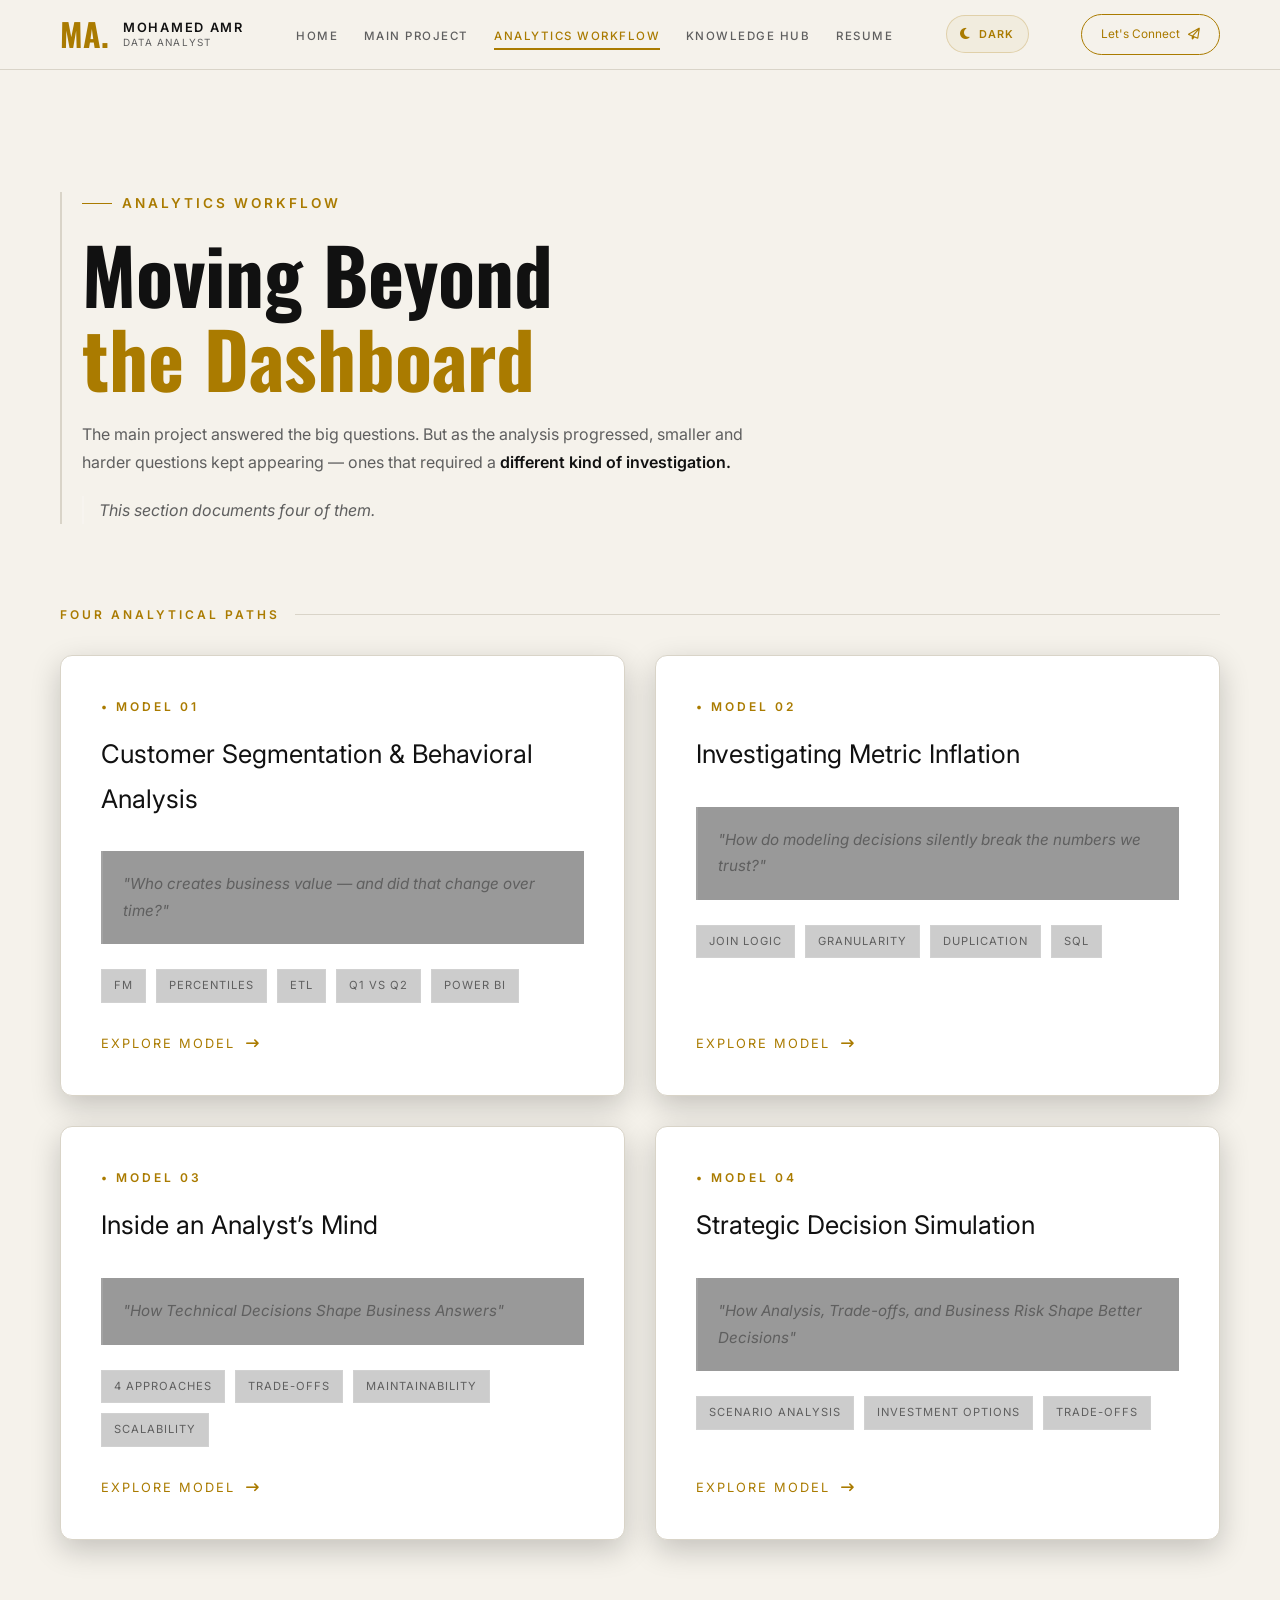
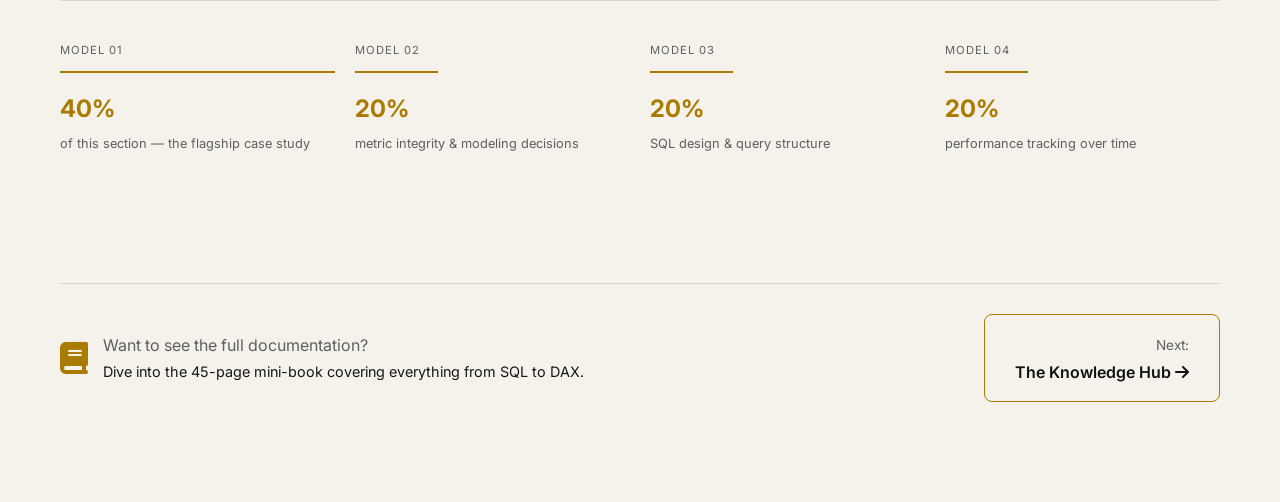
==== commit 25855161: "Update analytics-workflow.html" ====
--- a/analytics-workflow.html
+++ b/analytics-workflow.html
@@ -9,6 +9,7 @@
 <link href="https://cdnjs.cloudflare.com/ajax/libs/font-awesome/6.4.0/css/all.min.css" rel="stylesheet"/>
 <link href="style.css" rel="stylesheet"/>
 <link rel="stylesheet" href="portfolio-global.css">
+<link rel="stylesheet" href="typography-overrides.css">
 </head>
 <body class="project-page">
 <nav class="navbar">
@@ -25,8 +26,6 @@
 <li><a class="active" href="analytics-workflow.html">ANALYTICS WORKFLOW</a></li>
 <li><a href="knowledge-hub.html">KNOWLEDGE HUB</a></li>
 <li><a href="resume.html">RESUME</a></li>
-<li><a href="about.html">ABOUT</a></li>
-<li><a href="contact.html">CONTACT</a></li>
 </ul>
 <a class="btn-outline" href="contact.html">Let's Connect <i class="fa-regular fa-paper-plane"></i></a>
 </nav>
@@ -83,29 +82,29 @@
 </div>
 <div class="glass-card model-card reveal delay-3">
 <span class="eyebrow gold-text" style="font-size: 0.75rem;">• MODEL 03</span>
-<h3 style="font-size: 1.6rem; margin: 15px 0; font-family: 'Inter', sans-serif; font-weight: 400;">Building Multi-Step Analysis</h3>
+<h3 style="font-size: 1.6rem; margin: 15px 0; font-family: 'Inter', sans-serif; font-weight: 400;">Inside an Analyst’s Mind
+</h3>
 <div class="model-quote">
-<p>"When does a working query become a problem waiting to happen?"</p>
+<p>"How Technical Decisions Shape Business Answers"</p>
 </div>
 <div class="model-tags">
-<span class="tag-outline">CTE</span>
-<span class="tag-outline">SUBQUERY</span>
-<span class="tag-outline">READABILITY</span>
-<span class="tag-outline">SQL DESIGN</span>
+<span class="tag-outline">4 APPROACHES</span>
+<span class="tag-outline">TRADE-OFFS</span>
+<span class="tag-outline">MAINTAINABILITY</span>
+<span class="tag-outline">SCALABILITY</span>
 </div>
 <a class="explore-link" href="model-03.html">EXPLORE MODEL <i class="fa-solid fa-arrow-right-long" style="font-size: 0.8rem; margin-left: 5px;"></i></a>
 </div>
 <div class="glass-card model-card reveal delay-4">
 <span class="eyebrow gold-text" style="font-size: 0.75rem;">• MODEL 04</span>
-<h3 style="font-size: 1.6rem; margin: 15px 0; font-family: 'Inter', sans-serif; font-weight: 400;">Customer Performance Over Time</h3>
+<h3 style="font-size: 1.6rem; margin: 15px 0; font-family: 'Inter', sans-serif; font-weight: 400;">Strategic Decision Simulation</h3>
 <div class="model-quote">
-<p>"How do we track whether performance is actually improving — or just appearing to?"</p>
+<p>"How Analysis, Trade-offs, and Business Risk Shape Better Decisions"</p>
 </div>
 <div class="model-tags">
-<span class="tag-outline">WINDOW FUNCTIONS</span>
-<span class="tag-outline">RANKING</span>
-<span class="tag-outline">TRENDS</span>
-<span class="tag-outline">SQL</span>
+<span class="tag-outline">SCENARIO ANALYSIS</span>
+<span class="tag-outline">INVESTMENT OPTIONS</span>
+<span class="tag-outline">TRADE-OFFS</span>
 </div>
 <a class="explore-link" href="model-04.html">EXPLORE MODEL <i class="fa-solid fa-arrow-right-long" style="font-size: 0.8rem; margin-left: 5px;"></i></a>
 </div>
@@ -158,4 +157,4 @@
 
 <script src="portfolio-global.js"></script>
 </body>
-</html>+</html>
